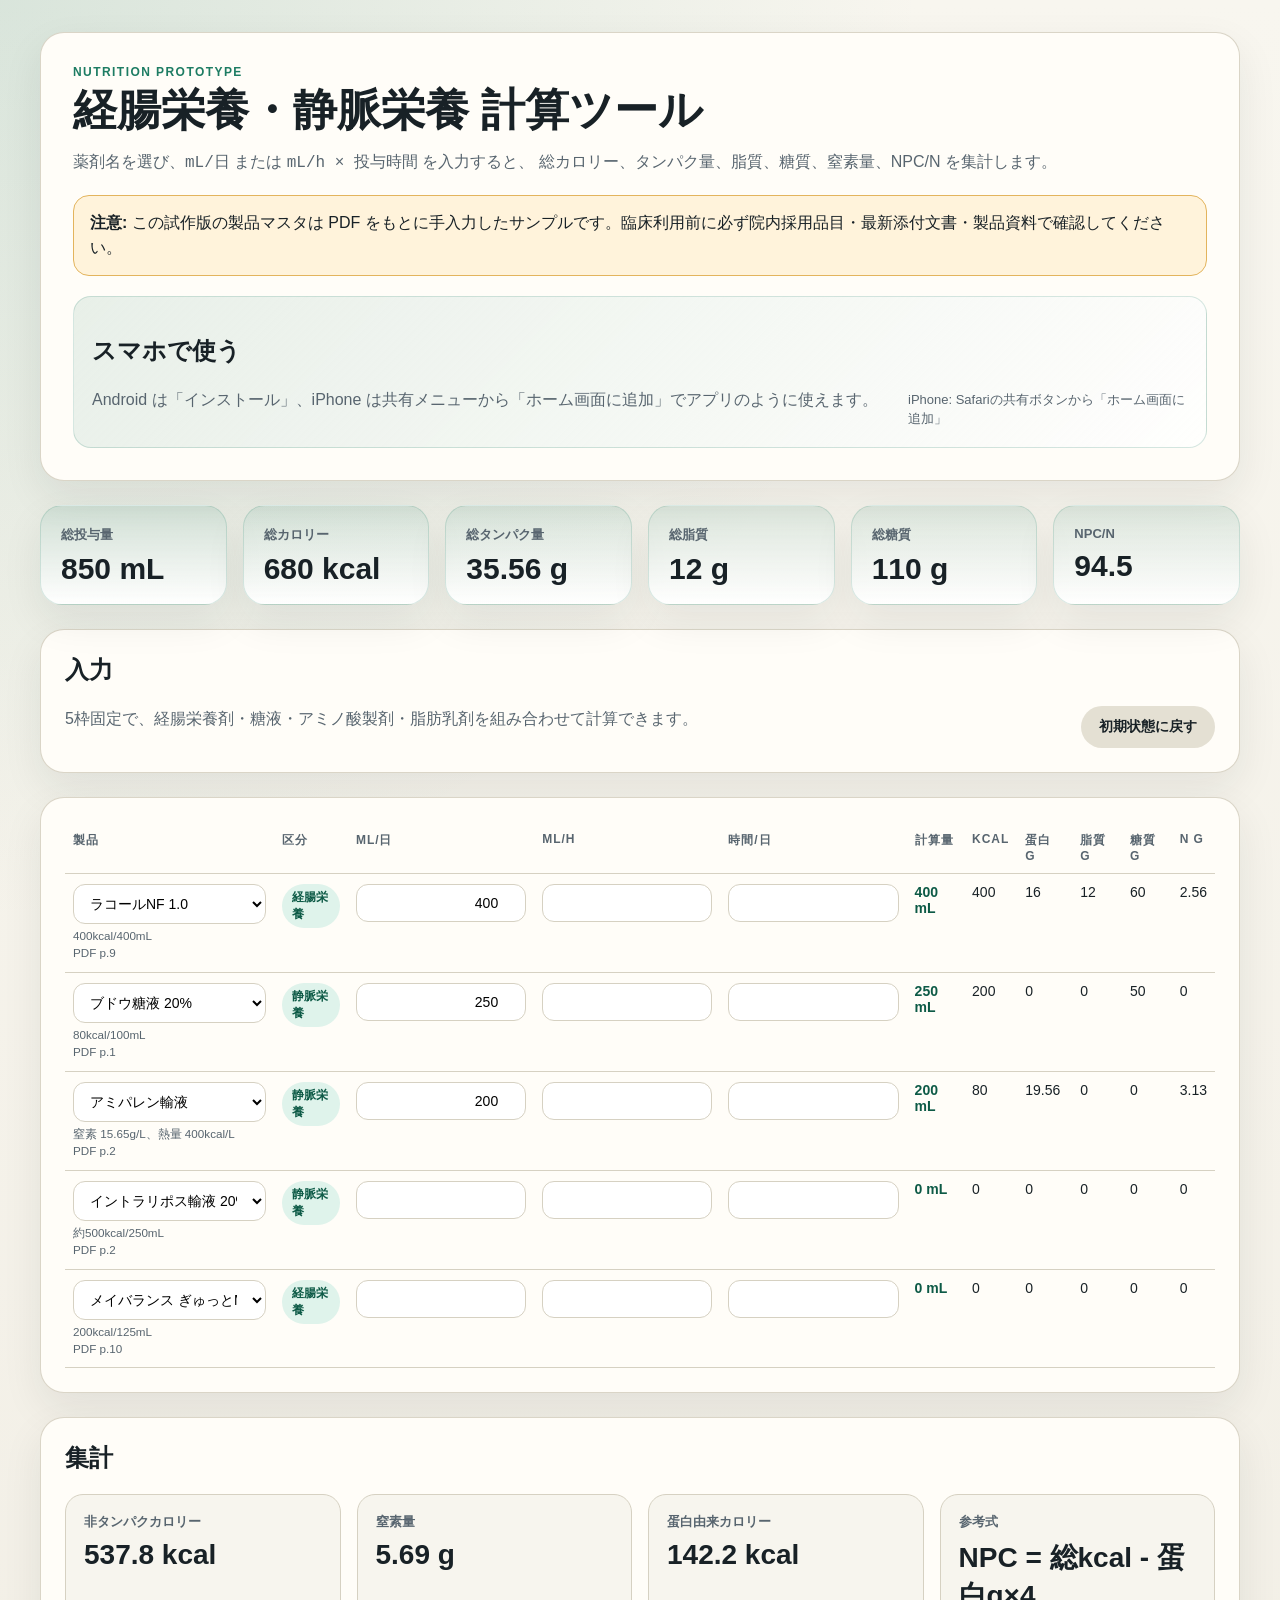
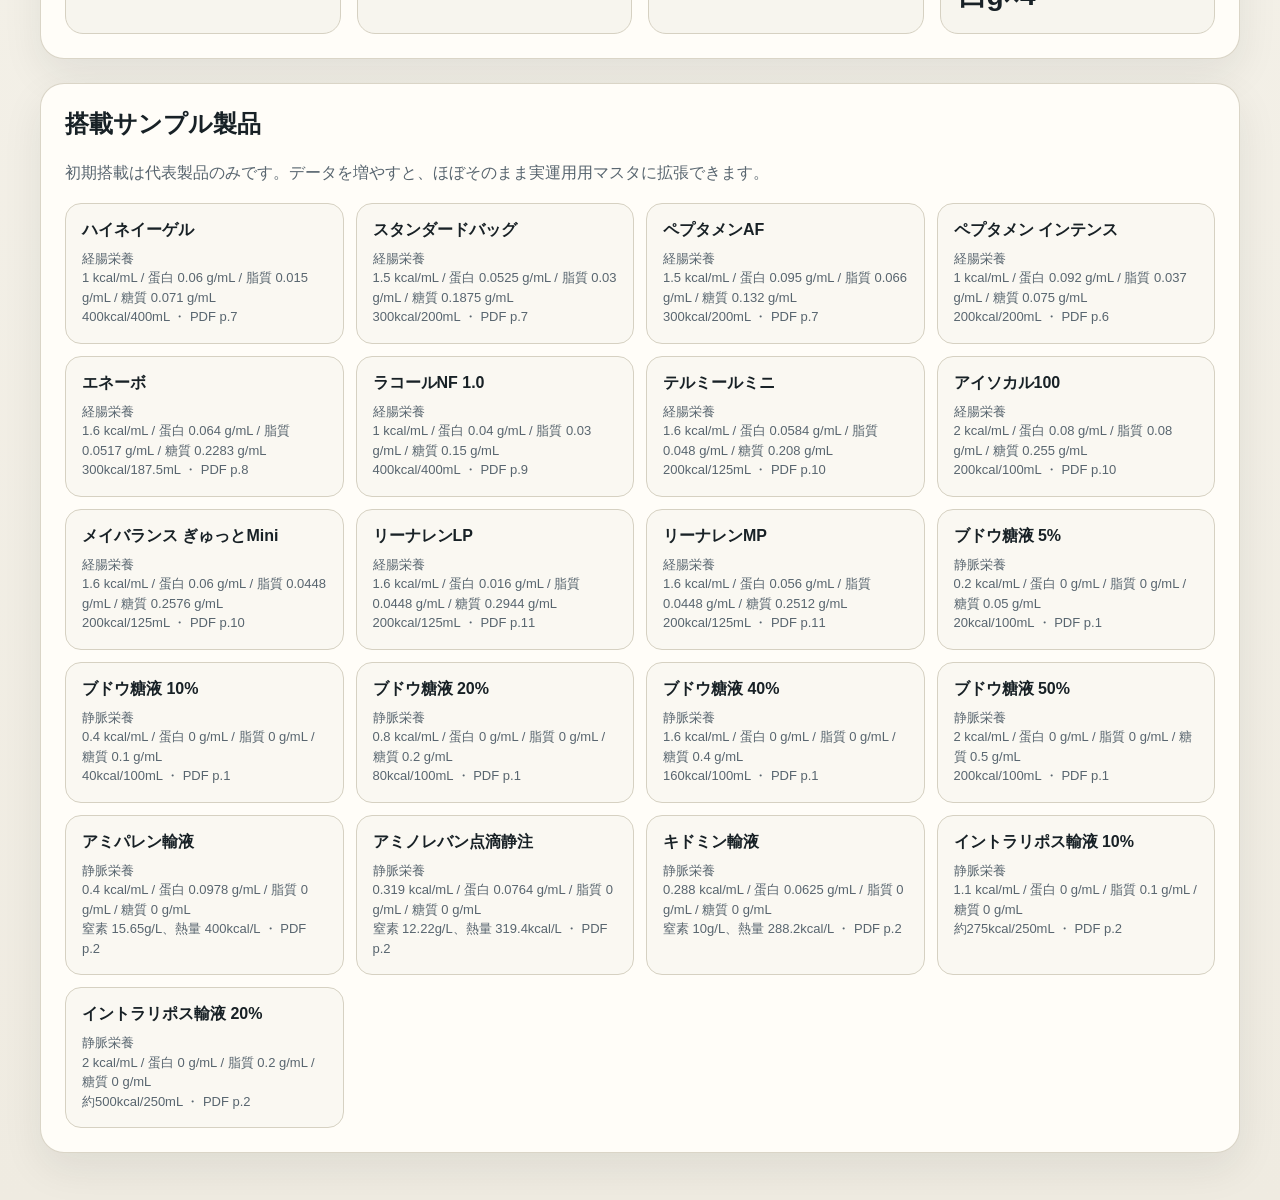
==== prototype/index.html @ 2c0bbf3c "Add nutrition calculator PWA prototype" ====
<!doctype html>
<html lang="ja">
  <head>
    <meta charset="utf-8" />
    <meta name="viewport" content="width=device-width, initial-scale=1" />
    <meta name="theme-color" content="#1d7c63" />
    <meta name="apple-mobile-web-app-capable" content="yes" />
    <meta name="apple-mobile-web-app-status-bar-style" content="default" />
    <meta name="apple-mobile-web-app-title" content="栄養計算" />
    <meta name="description" content="経腸栄養・静脈栄養の総カロリーやタンパク量、NPC/Nを計算するツール" />
    <title>栄養計算プロトタイプ</title>
    <link rel="manifest" href="./manifest.webmanifest" />
    <link rel="apple-touch-icon" href="./icons/apple-touch-icon.png" />
    <link rel="stylesheet" href="./styles.css" />
  </head>
  <body>
    <main class="app-shell">
      <section class="hero">
        <p class="eyebrow">Nutrition Prototype</p>
        <h1>経腸栄養・静脈栄養 計算ツール</h1>
        <p class="lead">
          薬剤名を選び、<code>mL/日</code> または <code>mL/h × 投与時間</code> を入力すると、
          総カロリー、タンパク量、脂質、糖質、窒素量、NPC/N を集計します。
        </p>
        <div class="notice">
          <strong>注意:</strong>
          この試作版の製品マスタは PDF をもとに手入力したサンプルです。臨床利用前に必ず院内採用品目・最新添付文書・製品資料で確認してください。
        </div>
        <div class="install-panel" id="installPanel">
          <div>
            <h2>スマホで使う</h2>
            <p class="section-copy">
              Android は「インストール」、iPhone は共有メニューから「ホーム画面に追加」でアプリのように使えます。
            </p>
          </div>
          <div class="button-row install-actions">
            <button id="installButton" type="button" hidden>ホーム画面に追加</button>
            <p id="installHint" class="install-hint">
              iPhone: Safariの共有ボタンから「ホーム画面に追加」
            </p>
          </div>
        </div>
      </section>

      <section class="summary-grid" id="summaryCards"></section>

      <section class="panel controls">
        <div>
          <h2>入力</h2>
          <p class="section-copy">
            5枠固定で、経腸栄養剤・糖液・アミノ酸製剤・脂肪乳剤を組み合わせて計算できます。
          </p>
        </div>
        <div class="button-row">
          <button id="resetButton" type="button" class="button-secondary">初期状態に戻す</button>
        </div>
      </section>

      <section class="panel">
        <div class="mobile-stack" id="mobileItems"></div>
        <div class="table-wrap">
          <table>
            <thead>
              <tr>
                <th>製品</th>
                <th>区分</th>
                <th>mL/日</th>
                <th>mL/h</th>
                <th>時間/日</th>
                <th>計算量</th>
                <th>kcal</th>
                <th>蛋白 g</th>
                <th>脂質 g</th>
                <th>糖質 g</th>
                <th>N g</th>
              </tr>
            </thead>
            <tbody id="lineItems"></tbody>
          </table>
        </div>
      </section>

      <section class="panel result-panel">
        <h2>集計</h2>
        <div class="result-grid" id="resultGrid"></div>
      </section>

      <section class="panel">
        <h2>搭載サンプル製品</h2>
        <p class="section-copy">
          初期搭載は代表製品のみです。データを増やすと、ほぼそのまま実運用用マスタに拡張できます。
        </p>
        <div class="master-list" id="masterList"></div>
      </section>
    </main>

    <script src="./app.js"></script>
  </body>
</html>
---- prototype/styles.css ----
:root {
  --bg: #f2efe7;
  --paper: #fffdf8;
  --ink: #182126;
  --muted: #58656f;
  --line: #d6d1c2;
  --accent: #1d7c63;
  --accent-soft: #dff3eb;
  --accent-strong: #0d5a46;
  --warning-bg: #fff3db;
  --warning-line: #e3b45d;
  --shadow: 0 16px 40px rgba(24, 33, 38, 0.08);
}

* {
  box-sizing: border-box;
}

body {
  margin: 0;
  font-family: "Hiragino Sans", "Yu Gothic", sans-serif;
  color: var(--ink);
  background:
    radial-gradient(circle at top left, rgba(29, 124, 99, 0.14), transparent 30%),
    linear-gradient(180deg, #f8f6ef 0%, #efebe1 100%);
}

code {
  font-family: "SF Mono", "Menlo", monospace;
}

.app-shell {
  width: min(1200px, calc(100% - 32px));
  margin: 32px auto 48px;
}

.hero,
.panel {
  background: color-mix(in srgb, var(--paper) 94%, white 6%);
  border: 1px solid rgba(214, 209, 194, 0.9);
  border-radius: 24px;
  box-shadow: var(--shadow);
}

.hero {
  padding: 32px;
  margin-bottom: 24px;
}

.install-panel {
  margin-top: 20px;
  padding: 18px;
  border-radius: 18px;
  background: linear-gradient(135deg, rgba(29, 124, 99, 0.1), rgba(255, 255, 255, 0.7));
  border: 1px solid rgba(29, 124, 99, 0.18);
  display: flex;
  justify-content: space-between;
  gap: 16px;
  align-items: end;
}

.eyebrow {
  margin: 0 0 8px;
  text-transform: uppercase;
  letter-spacing: 0.12em;
  font-size: 12px;
  color: var(--accent);
  font-weight: 700;
}

h1,
h2,
h3,
th {
  font-family: "Avenir Next", "Hiragino Sans", sans-serif;
}

h1 {
  margin: 0;
  font-size: clamp(28px, 4vw, 44px);
  line-height: 1.05;
}

.lead,
.section-copy {
  color: var(--muted);
  line-height: 1.65;
}

.notice {
  margin-top: 18px;
  padding: 14px 16px;
  border-radius: 16px;
  background: var(--warning-bg);
  border: 1px solid var(--warning-line);
  line-height: 1.6;
}

.summary-grid {
  display: grid;
  gap: 16px;
  grid-template-columns: repeat(auto-fit, minmax(170px, 1fr));
  margin-bottom: 24px;
}

.summary-card {
  padding: 20px;
  border-radius: 22px;
  background: linear-gradient(180deg, rgba(29, 124, 99, 0.12), rgba(255, 255, 255, 0.95));
  border: 1px solid rgba(29, 124, 99, 0.16);
  box-shadow: var(--shadow);
}

.summary-card h3 {
  margin: 0 0 10px;
  font-size: 13px;
  color: var(--muted);
}

.summary-card strong {
  font-size: 30px;
  line-height: 1;
}

.panel {
  padding: 24px;
  margin-bottom: 24px;
}

.controls {
  display: flex;
  justify-content: space-between;
  gap: 16px;
  align-items: end;
}

.button-row {
  display: flex;
  gap: 12px;
  flex-wrap: wrap;
}

.install-actions {
  align-items: center;
}

.install-hint {
  margin: 0;
  color: var(--muted);
  font-size: 13px;
  line-height: 1.5;
  max-width: 280px;
}

button {
  appearance: none;
  border: 0;
  border-radius: 999px;
  padding: 12px 18px;
  font-size: 14px;
  font-weight: 700;
  cursor: pointer;
  background: var(--accent);
  color: white;
}

button:hover {
  background: var(--accent-strong);
}

.button-secondary {
  background: #e4e0d3;
  color: var(--ink);
}

.button-secondary:hover {
  background: #d7d1c1;
}

.table-wrap {
  overflow-x: auto;
}

.mobile-stack {
  display: none;
}

table {
  width: 100%;
  border-collapse: collapse;
  min-width: 1050px;
}

th,
td {
  padding: 10px 8px;
  border-bottom: 1px solid var(--line);
  text-align: left;
  vertical-align: top;
  font-size: 14px;
}

th {
  color: var(--muted);
  font-size: 12px;
  text-transform: uppercase;
  letter-spacing: 0.08em;
}

td small {
  display: block;
  color: var(--muted);
  margin-top: 4px;
  line-height: 1.45;
}

select,
input {
  width: 100%;
  min-width: 88px;
  padding: 10px 12px;
  border-radius: 12px;
  border: 1px solid var(--line);
  background: white;
  font-size: 14px;
}

input[type="number"] {
  text-align: right;
}

.calc-volume {
  font-weight: 700;
  color: var(--accent-strong);
}

.pill {
  display: inline-flex;
  align-items: center;
  border-radius: 999px;
  padding: 5px 10px;
  background: var(--accent-soft);
  color: var(--accent-strong);
  font-size: 12px;
  font-weight: 700;
}

.result-panel h2,
.panel h2 {
  margin-top: 0;
}

.result-grid {
  display: grid;
  grid-template-columns: repeat(auto-fit, minmax(220px, 1fr));
  gap: 16px;
}

.result-item {
  padding: 18px;
  border-radius: 18px;
  background: #f7f5ee;
  border: 1px solid var(--line);
}

.result-item h3 {
  margin: 0 0 8px;
  font-size: 13px;
  color: var(--muted);
}

.result-item strong {
  font-size: 28px;
}

.master-list {
  display: grid;
  grid-template-columns: repeat(auto-fit, minmax(260px, 1fr));
  gap: 12px;
}

.master-item {
  padding: 16px;
  border-radius: 16px;
  border: 1px solid var(--line);
  background: #faf8f2;
}

.master-item h3 {
  margin: 0 0 8px;
  font-size: 16px;
}

.master-item p {
  margin: 0;
  color: var(--muted);
  line-height: 1.5;
  font-size: 13px;
}

@media (max-width: 760px) {
  .app-shell {
    width: min(100% - 20px, 1200px);
    margin-top: 20px;
  }

  .hero,
  .panel {
    padding: 20px;
    border-radius: 20px;
  }

  .controls {
    align-items: start;
    flex-direction: column;
  }

  .install-panel {
    align-items: start;
    flex-direction: column;
  }

  .mobile-stack {
    display: grid;
    gap: 14px;
    margin-bottom: 18px;
  }

  .table-wrap {
    display: none;
  }

  .mobile-card {
    border: 1px solid var(--line);
    border-radius: 18px;
    padding: 16px;
    background: #faf8f2;
  }

  .mobile-card-header {
    display: flex;
    justify-content: space-between;
    gap: 12px;
    align-items: start;
    margin-bottom: 12px;
  }

  .mobile-card-title {
    min-width: 0;
  }

  .mobile-card-title h3 {
    margin: 0 0 6px;
    font-size: 16px;
  }

  .mobile-card-meta {
    margin: 0;
    color: var(--muted);
    font-size: 12px;
    line-height: 1.5;
  }

  .mobile-form-grid {
    display: grid;
    grid-template-columns: 1fr 1fr;
    gap: 12px;
  }

  .mobile-field {
    display: grid;
    gap: 6px;
  }

  .mobile-field label {
    font-size: 12px;
    color: var(--muted);
    font-weight: 700;
  }

  .mobile-field-full {
    grid-column: 1 / -1;
  }

  .mobile-results {
    display: grid;
    grid-template-columns: 1fr 1fr;
    gap: 10px 12px;
    margin-top: 14px;
  }

  .mobile-result {
    padding: 10px 12px;
    border-radius: 14px;
    background: white;
    border: 1px solid rgba(214, 209, 194, 0.9);
  }

  .mobile-result span {
    display: block;
    color: var(--muted);
    font-size: 11px;
    margin-bottom: 6px;
  }

  .mobile-result strong {
    font-size: 16px;
  }

  .summary-card strong,
  .result-item strong {
    font-size: 24px;
  }
}
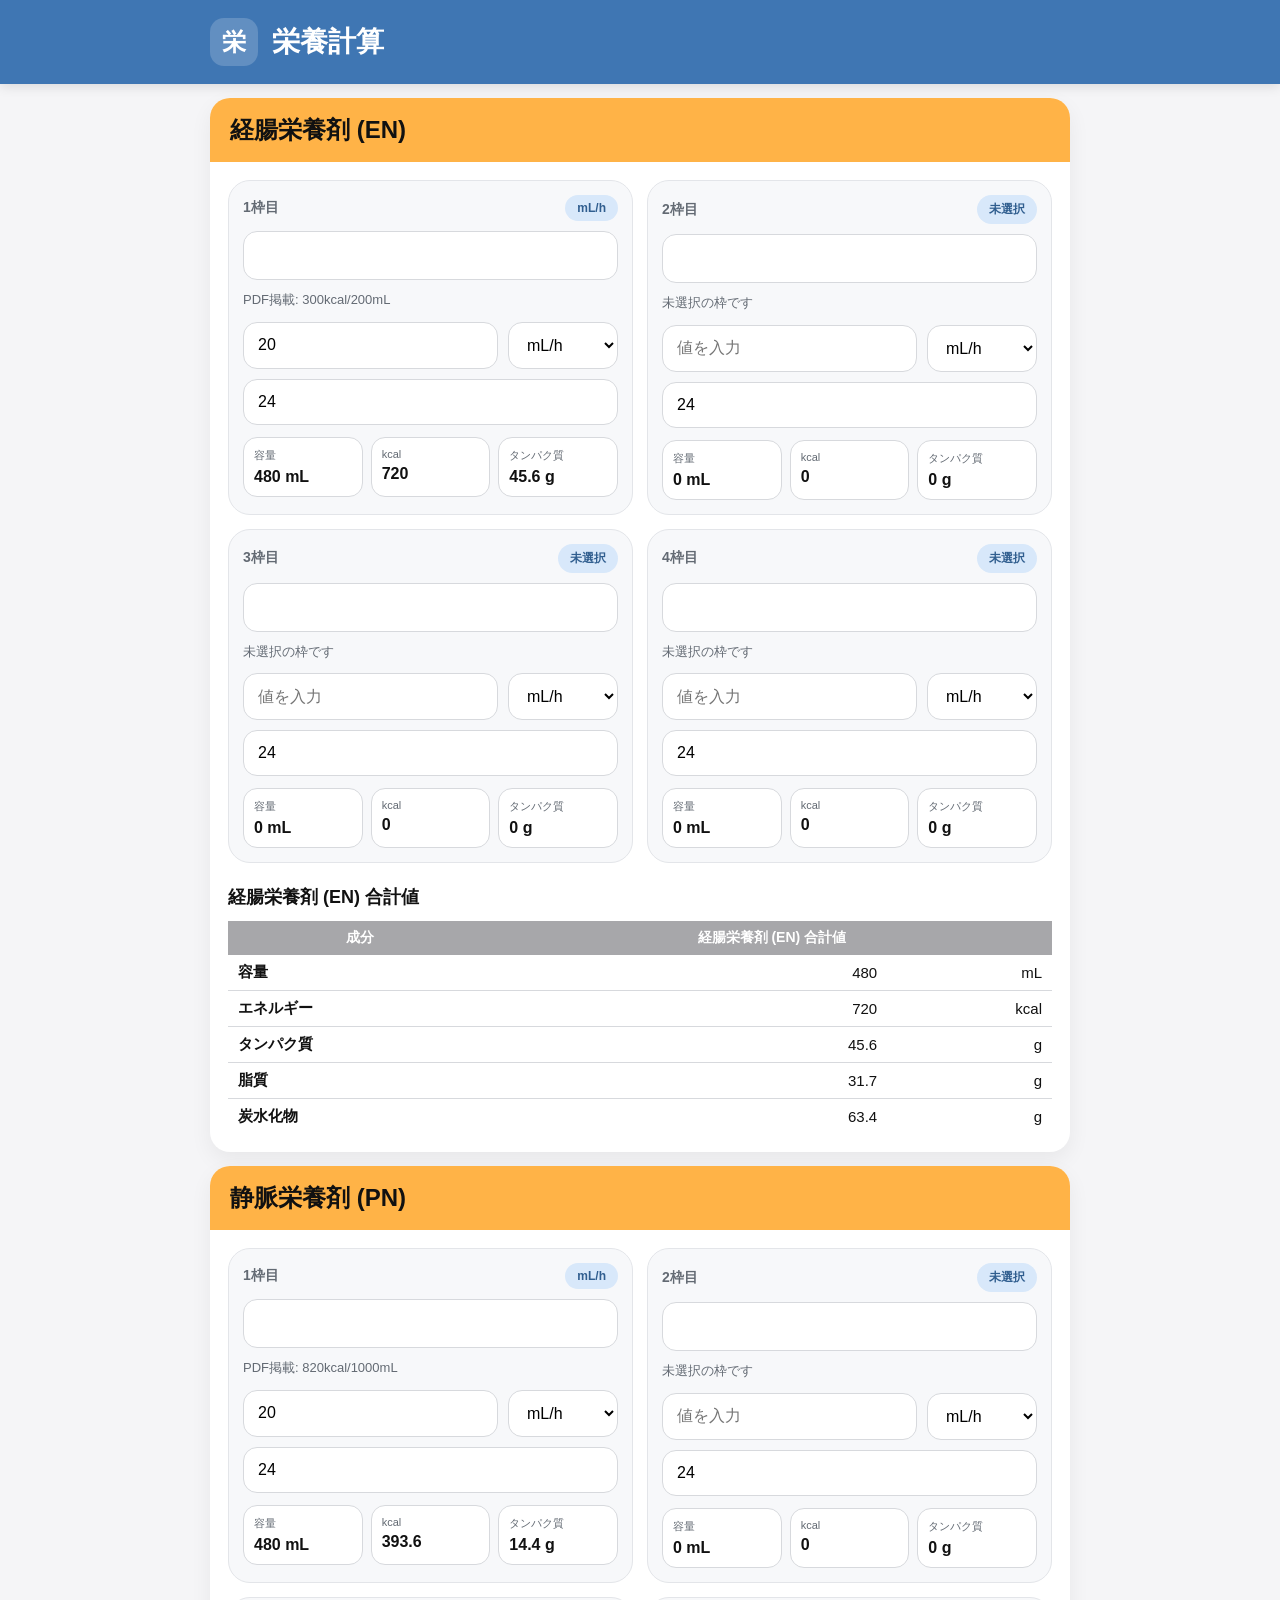
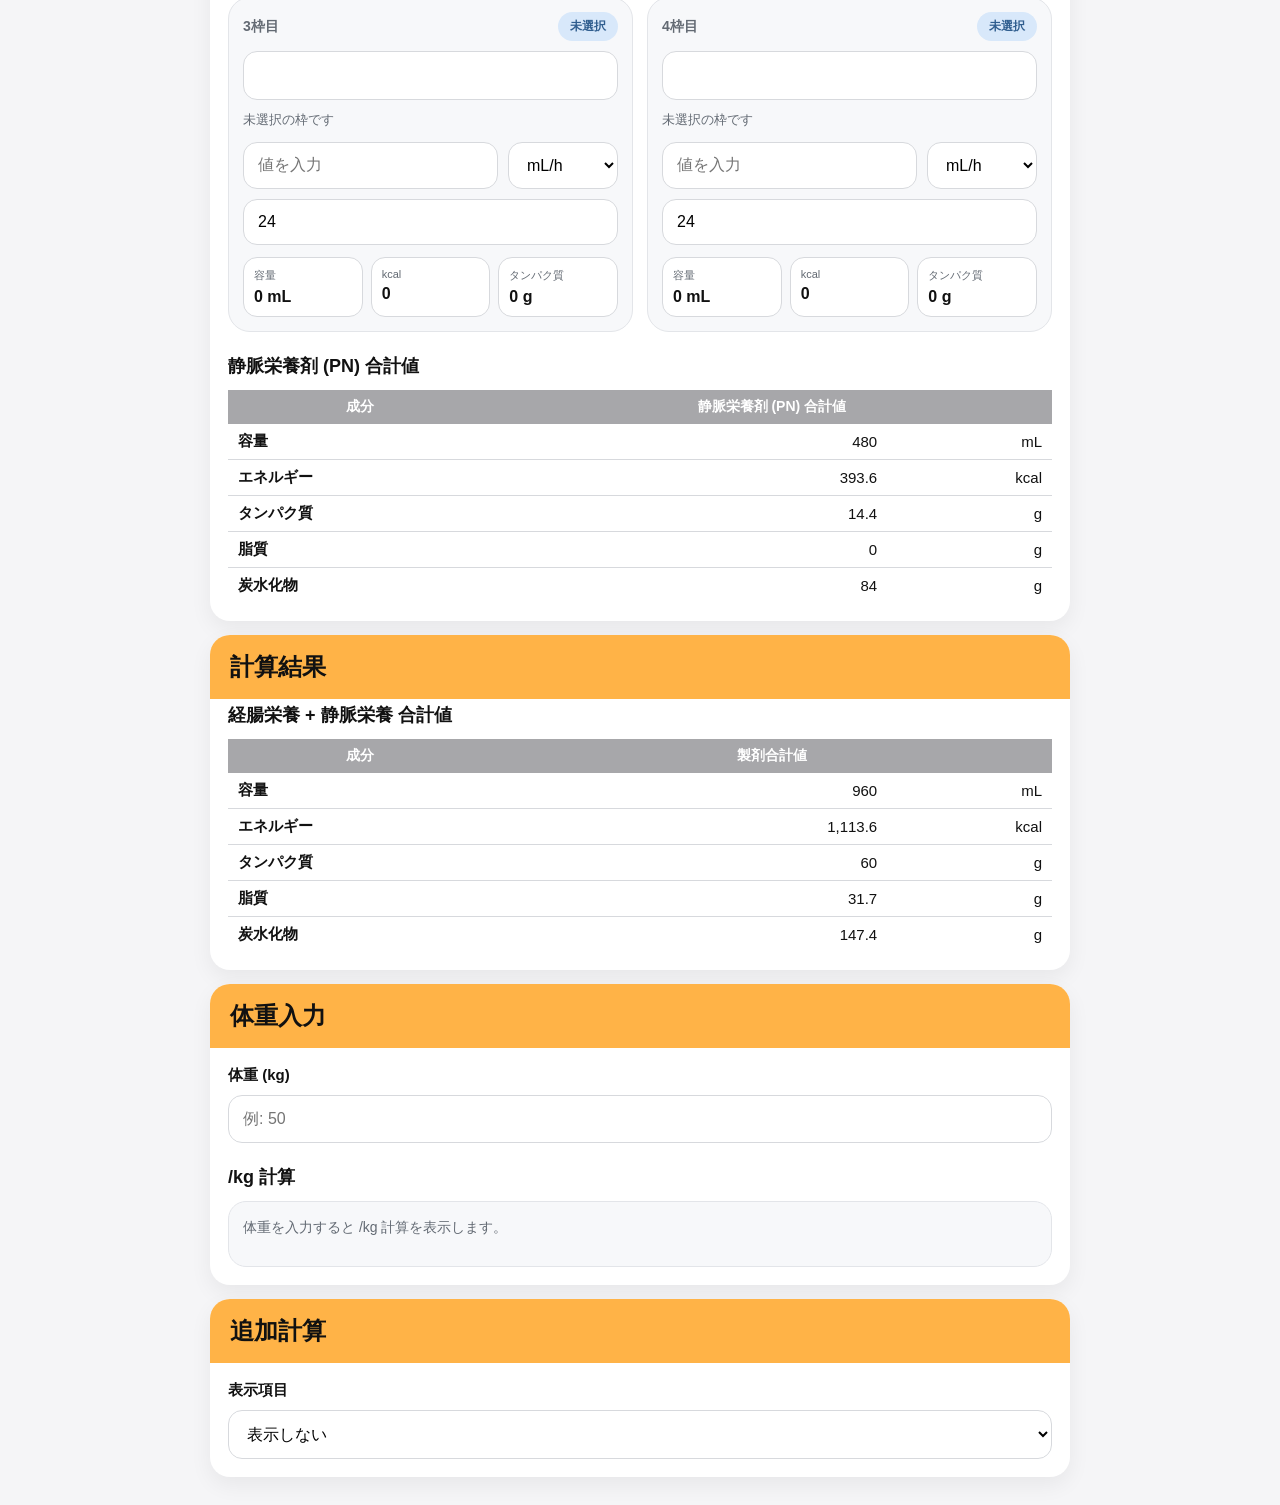
==== commit c7a45a67: "Update nutrition calculator UI and products Update nutrition calculator UI and products" ====
--- a/prototype/index.html
+++ b/prototype/index.html
@@ -3,94 +3,74 @@
   <head>
     <meta charset="utf-8" />
     <meta name="viewport" content="width=device-width, initial-scale=1" />
-    <meta name="theme-color" content="#1d7c63" />
+    <meta name="theme-color" content="#3f76b3" />
     <meta name="apple-mobile-web-app-capable" content="yes" />
     <meta name="apple-mobile-web-app-status-bar-style" content="default" />
     <meta name="apple-mobile-web-app-title" content="栄養計算" />
     <meta name="description" content="経腸栄養・静脈栄養の総カロリーやタンパク量、NPC/Nを計算するツール" />
-    <title>栄養計算プロトタイプ</title>
+    <title>栄養計算</title>
     <link rel="manifest" href="./manifest.webmanifest" />
     <link rel="apple-touch-icon" href="./icons/apple-touch-icon.png" />
     <link rel="stylesheet" href="./styles.css" />
   </head>
   <body>
+    <header class="topbar">
+      <div class="topbar-inner">
+        <div class="topbar-icon">栄</div>
+        <h1>栄養計算</h1>
+      </div>
+    </header>
+
     <main class="app-shell">
-      <section class="hero">
-        <p class="eyebrow">Nutrition Prototype</p>
-        <h1>経腸栄養・静脈栄養 計算ツール</h1>
-        <p class="lead">
-          薬剤名を選び、<code>mL/日</code> または <code>mL/h × 投与時間</code> を入力すると、
-          総カロリー、タンパク量、脂質、糖質、窒素量、NPC/N を集計します。
-        </p>
-        <div class="notice">
-          <strong>注意:</strong>
-          この試作版の製品マスタは PDF をもとに手入力したサンプルです。臨床利用前に必ず院内採用品目・最新添付文書・製品資料で確認してください。
-        </div>
-        <div class="install-panel" id="installPanel">
-          <div>
-            <h2>スマホで使う</h2>
-            <p class="section-copy">
-              Android は「インストール」、iPhone は共有メニューから「ホーム画面に追加」でアプリのように使えます。
-            </p>
-          </div>
-          <div class="button-row install-actions">
-            <button id="installButton" type="button" hidden>ホーム画面に追加</button>
-            <p id="installHint" class="install-hint">
-              iPhone: Safariの共有ボタンから「ホーム画面に追加」
-            </p>
-          </div>
+      <section class="group-panel">
+        <div class="section-title">経腸栄養剤 (EN)</div>
+        <div class="slot-list" id="enSlots"></div>
+        <div class="summary-card-block">
+          <h2>経腸栄養剤 (EN) 合計値</h2>
+          <div id="enSummary"></div>
         </div>
       </section>
 
-      <section class="summary-grid" id="summaryCards"></section>
-
-      <section class="panel controls">
-        <div>
-          <h2>入力</h2>
-          <p class="section-copy">
-            5枠固定で、経腸栄養剤・糖液・アミノ酸製剤・脂肪乳剤を組み合わせて計算できます。
-          </p>
-        </div>
-        <div class="button-row">
-          <button id="resetButton" type="button" class="button-secondary">初期状態に戻す</button>
+      <section class="group-panel">
+        <div class="section-title">静脈栄養剤 (PN)</div>
+        <div class="slot-list" id="pnSlots"></div>
+        <div class="summary-card-block">
+          <h2>静脈栄養剤 (PN) 合計値</h2>
+          <div id="pnSummary"></div>
         </div>
       </section>
 
-      <section class="panel">
-        <div class="mobile-stack" id="mobileItems"></div>
-        <div class="table-wrap">
-          <table>
-            <thead>
-              <tr>
-                <th>製品</th>
-                <th>区分</th>
-                <th>mL/日</th>
-                <th>mL/h</th>
-                <th>時間/日</th>
-                <th>計算量</th>
-                <th>kcal</th>
-                <th>蛋白 g</th>
-                <th>脂質 g</th>
-                <th>糖質 g</th>
-                <th>N g</th>
-              </tr>
-            </thead>
-            <tbody id="lineItems"></tbody>
-          </table>
+      <section class="group-panel">
+        <div class="section-title">計算結果</div>
+        <div class="summary-card-block">
+          <h2>経腸栄養 + 静脈栄養 合計値</h2>
+          <div id="totalSummary"></div>
         </div>
       </section>
 
-      <section class="panel result-panel">
-        <h2>集計</h2>
-        <div class="result-grid" id="resultGrid"></div>
+      <section class="group-panel">
+        <div class="section-title">体重入力</div>
+        <div class="weight-card">
+          <label class="field-label" for="bodyWeight">体重 (kg)</label>
+          <input id="bodyWeight" type="number" min="0" step="0.1" inputmode="decimal" placeholder="例: 50" />
+        </div>
+        <div class="summary-card-block">
+          <h2>/kg 計算</h2>
+          <div id="perKgSummary"></div>
+        </div>
       </section>
 
-      <section class="panel">
-        <h2>搭載サンプル製品</h2>
-        <p class="section-copy">
-          初期搭載は代表製品のみです。データを増やすと、ほぼそのまま実運用用マスタに拡張できます。
-        </p>
-        <div class="master-list" id="masterList"></div>
+      <section class="group-panel">
+        <div class="section-title">追加計算</div>
+        <div class="weight-card">
+          <label class="field-label" for="advancedMode">表示項目</label>
+          <select id="advancedMode">
+            <option value="none">表示しない</option>
+            <option value="npcn">NPC/N</option>
+            <option value="nitrogen-balance">窒素バランス計算</option>
+          </select>
+        </div>
+        <div id="advancedPanel"></div>
       </section>
     </main>
 
--- a/prototype/styles.css
+++ b/prototype/styles.css
@@ -1,414 +1,405 @@
 :root {
-  --bg: #f2efe7;
-  --paper: #fffdf8;
-  --ink: #182126;
-  --muted: #58656f;
-  --line: #d6d1c2;
-  --accent: #1d7c63;
-  --accent-soft: #dff3eb;
-  --accent-strong: #0d5a46;
-  --warning-bg: #fff3db;
-  --warning-line: #e3b45d;
-  --shadow: 0 16px 40px rgba(24, 33, 38, 0.08);
+  --blue: #3f76b3;
+  --blue-dark: #305e8f;
+  --orange: #ffb347;
+  --bg: #f5f5f7;
+  --panel: #ffffff;
+  --line: #d7d9dd;
+  --text: #111111;
+  --muted: #636a73;
+  --soft-blue: #7eb1ed;
 }
 
 * {
   box-sizing: border-box;
 }
 
+html,
 body {
   margin: 0;
+  background: var(--bg);
+  color: var(--text);
   font-family: "Hiragino Sans", "Yu Gothic", sans-serif;
-  color: var(--ink);
-  background:
-    radial-gradient(circle at top left, rgba(29, 124, 99, 0.14), transparent 30%),
-    linear-gradient(180deg, #f8f6ef 0%, #efebe1 100%);
-}
-
-code {
-  font-family: "SF Mono", "Menlo", monospace;
+}
+
+body {
+  min-height: 100vh;
+}
+
+select,
+input,
+button {
+  font: inherit;
+}
+
+.topbar {
+  position: sticky;
+  top: 0;
+  z-index: 10;
+  background: var(--blue);
+  color: white;
+  box-shadow: 0 2px 12px rgba(0, 0, 0, 0.12);
+}
+
+.topbar-inner {
+  display: flex;
+  align-items: center;
+  gap: 14px;
+  width: min(860px, calc(100% - 24px));
+  margin: 0 auto;
+  padding: 18px 0;
+}
+
+.topbar-icon {
+  width: 48px;
+  height: 48px;
+  border-radius: 14px;
+  background: rgba(255, 255, 255, 0.18);
+  display: grid;
+  place-items: center;
+  font-weight: 700;
+  font-size: 24px;
+}
+
+.topbar h1 {
+  margin: 0;
+  font-size: 28px;
+  font-weight: 700;
 }
 
 .app-shell {
-  width: min(1200px, calc(100% - 32px));
-  margin: 32px auto 48px;
-}
-
-.hero,
-.panel {
-  background: color-mix(in srgb, var(--paper) 94%, white 6%);
-  border: 1px solid rgba(214, 209, 194, 0.9);
-  border-radius: 24px;
-  box-shadow: var(--shadow);
-}
-
-.hero {
-  padding: 32px;
-  margin-bottom: 24px;
-}
-
-.install-panel {
-  margin-top: 20px;
+  width: min(860px, calc(100% - 24px));
+  margin: 0 auto;
+  padding: 0 0 28px;
+}
+
+.group-panel {
+  margin-top: 14px;
+  background: var(--panel);
+  border-radius: 20px;
+  overflow: hidden;
+  box-shadow: 0 8px 22px rgba(17, 17, 17, 0.06);
+}
+
+.section-title {
+  background: var(--orange);
+  padding: 16px 20px;
+  font-size: 24px;
+  font-weight: 700;
+}
+
+.slot-list {
   padding: 18px;
-  border-radius: 18px;
-  background: linear-gradient(135deg, rgba(29, 124, 99, 0.1), rgba(255, 255, 255, 0.7));
-  border: 1px solid rgba(29, 124, 99, 0.18);
+  display: grid;
+  gap: 14px;
+}
+
+.slot-card {
+  background: #f7f8fa;
+  border: 1px solid #e3e5e9;
+  border-radius: 22px;
+  padding: 14px;
+}
+
+.slot-header {
   display: flex;
+  align-items: center;
   justify-content: space-between;
-  gap: 16px;
-  align-items: end;
-}
-
-.eyebrow {
-  margin: 0 0 8px;
-  text-transform: uppercase;
-  letter-spacing: 0.12em;
+  gap: 12px;
+  margin-bottom: 10px;
+}
+
+.slot-index {
+  font-size: 14px;
+  color: var(--muted);
+  font-weight: 700;
+}
+
+.slot-badge {
+  padding: 6px 12px;
+  border-radius: 999px;
+  background: #d8e8fa;
+  color: var(--blue-dark);
   font-size: 12px;
-  color: var(--accent);
-  font-weight: 700;
-}
-
-h1,
-h2,
-h3,
-th {
-  font-family: "Avenir Next", "Hiragino Sans", sans-serif;
-}
-
-h1 {
-  margin: 0;
-  font-size: clamp(28px, 4vw, 44px);
-  line-height: 1.05;
-}
-
-.lead,
-.section-copy {
-  color: var(--muted);
-  line-height: 1.65;
-}
-
-.notice {
-  margin-top: 18px;
+  font-weight: 700;
+}
+
+.slot-card select,
+.slot-card input {
+  width: 100%;
+  min-width: 0;
+  border: 1px solid var(--line);
+  border-radius: 14px;
+  background: white;
+}
+
+.slot-select {
+  background: var(--blue);
+  color: white;
+  border: none;
   padding: 14px 16px;
-  border-radius: 16px;
-  background: var(--warning-bg);
-  border: 1px solid var(--warning-line);
-  line-height: 1.6;
-}
-
-.summary-grid {
-  display: grid;
-  gap: 16px;
-  grid-template-columns: repeat(auto-fit, minmax(170px, 1fr));
-  margin-bottom: 24px;
-}
-
-.summary-card {
-  padding: 20px;
-  border-radius: 22px;
-  background: linear-gradient(180deg, rgba(29, 124, 99, 0.12), rgba(255, 255, 255, 0.95));
-  border: 1px solid rgba(29, 124, 99, 0.16);
-  box-shadow: var(--shadow);
-}
-
-.summary-card h3 {
-  margin: 0 0 10px;
-  font-size: 13px;
-  color: var(--muted);
-}
-
-.summary-card strong {
-  font-size: 30px;
-  line-height: 1;
-}
-
-.panel {
-  padding: 24px;
-  margin-bottom: 24px;
-}
-
-.controls {
-  display: flex;
-  justify-content: space-between;
-  gap: 16px;
-  align-items: end;
-}
-
-.button-row {
-  display: flex;
-  gap: 12px;
-  flex-wrap: wrap;
-}
-
-.install-actions {
-  align-items: center;
-}
-
-.install-hint {
-  margin: 0;
+  font-size: 16px;
+  font-weight: 700;
+}
+
+.slot-select option,
+.slot-select optgroup {
+  color: black;
+}
+
+.slot-meta {
+  margin: 10px 0 0;
   color: var(--muted);
   font-size: 13px;
   line-height: 1.5;
-  max-width: 280px;
-}
-
-button {
-  appearance: none;
-  border: 0;
-  border-radius: 999px;
-  padding: 12px 18px;
-  font-size: 14px;
-  font-weight: 700;
-  cursor: pointer;
-  background: var(--accent);
-  color: white;
-}
-
-button:hover {
-  background: var(--accent-strong);
-}
-
-.button-secondary {
-  background: #e4e0d3;
-  color: var(--ink);
-}
-
-.button-secondary:hover {
-  background: #d7d1c1;
-}
-
-.table-wrap {
-  overflow-x: auto;
-}
-
-.mobile-stack {
-  display: none;
-}
-
-table {
+}
+
+.dose-row {
+  display: grid;
+  grid-template-columns: 1fr 110px;
+  gap: 10px;
+  margin-top: 12px;
+}
+
+.extra-row {
+  display: grid;
+  grid-template-columns: 1fr;
+  gap: 10px;
+  margin-top: 10px;
+}
+
+.dose-input,
+.dose-unit,
+.hours-input {
+  padding: 13px 14px;
+  font-size: 16px;
+}
+
+.slot-foot {
+  margin-top: 12px;
+  display: grid;
+  grid-template-columns: 1fr 1fr 1fr;
+  gap: 8px;
+}
+
+.mini-metric {
+  background: white;
+  border: 1px solid var(--line);
+  border-radius: 14px;
+  padding: 10px;
+  min-width: 0;
+}
+
+.mini-metric span {
+  display: block;
+  font-size: 11px;
+  color: var(--muted);
+  margin-bottom: 4px;
+}
+
+.mini-metric strong {
+  display: block;
+  font-size: 16px;
+  line-height: 1.2;
+  word-break: break-word;
+}
+
+.summary-card-block {
+  padding: 0 18px 18px;
+}
+
+.summary-card-block h2 {
+  margin: 4px 0 12px;
+  font-size: 18px;
+}
+
+.summary-table {
   width: 100%;
   border-collapse: collapse;
-  min-width: 1050px;
-}
-
-th,
-td {
-  padding: 10px 8px;
+  background: white;
+}
+
+.summary-table thead th {
+  background: #a7a7aa;
+  color: white;
+  padding: 8px 10px;
+  font-size: 14px;
+  font-weight: 700;
+}
+
+.summary-table tbody td {
   border-bottom: 1px solid var(--line);
-  text-align: left;
-  vertical-align: top;
+  padding: 8px 10px;
+  font-size: 15px;
+}
+
+.summary-table tbody tr:last-child td {
+  border-bottom: 0;
+}
+
+.summary-table .label {
+  width: 32%;
+  font-weight: 700;
+}
+
+.summary-table .value {
+  text-align: right;
+  width: 48%;
+}
+
+.summary-table .unit {
+  width: 20%;
+  text-align: right;
+}
+
+.weight-card {
+  padding: 18px;
+  display: grid;
+  gap: 10px;
+}
+
+.field-label {
+  font-size: 15px;
+  font-weight: 700;
+}
+
+#bodyWeight,
+#advancedMode,
+.advanced-input {
+  width: 100%;
+  border: 1px solid var(--line);
+  border-radius: 14px;
+  padding: 14px;
+  background: white;
+  font-size: 16px;
+}
+
+.advanced-panel-inner {
+  padding: 0 18px 18px;
+}
+
+.advanced-card {
+  background: #f7f8fa;
+  border: 1px solid #e3e5e9;
+  border-radius: 18px;
+  padding: 14px;
+}
+
+.advanced-card h3 {
+  margin: 0 0 10px;
+  font-size: 18px;
+}
+
+.advanced-formula {
+  color: var(--muted);
+  line-height: 1.6;
+  margin-bottom: 14px;
   font-size: 14px;
 }
 
-th {
-  color: var(--muted);
-  font-size: 12px;
-  text-transform: uppercase;
-  letter-spacing: 0.08em;
-}
-
-td small {
-  display: block;
-  color: var(--muted);
-  margin-top: 4px;
-  line-height: 1.45;
-}
-
-select,
-input {
-  width: 100%;
-  min-width: 88px;
-  padding: 10px 12px;
-  border-radius: 12px;
-  border: 1px solid var(--line);
-  background: white;
-  font-size: 14px;
-}
-
-input[type="number"] {
-  text-align: right;
-}
-
-.calc-volume {
-  font-weight: 700;
-  color: var(--accent-strong);
-}
-
-.pill {
-  display: inline-flex;
-  align-items: center;
-  border-radius: 999px;
-  padding: 5px 10px;
-  background: var(--accent-soft);
-  color: var(--accent-strong);
-  font-size: 12px;
-  font-weight: 700;
-}
-
-.result-panel h2,
-.panel h2 {
-  margin-top: 0;
-}
-
-.result-grid {
-  display: grid;
-  grid-template-columns: repeat(auto-fit, minmax(220px, 1fr));
-  gap: 16px;
-}
-
-.result-item {
-  padding: 18px;
-  border-radius: 18px;
-  background: #f7f5ee;
-  border: 1px solid var(--line);
-}
-
-.result-item h3 {
-  margin: 0 0 8px;
-  font-size: 13px;
-  color: var(--muted);
-}
-
-.result-item strong {
-  font-size: 28px;
-}
-
-.master-list {
-  display: grid;
-  grid-template-columns: repeat(auto-fit, minmax(260px, 1fr));
-  gap: 12px;
-}
-
-.master-item {
-  padding: 16px;
-  border-radius: 16px;
-  border: 1px solid var(--line);
-  background: #faf8f2;
-}
-
-.master-item h3 {
-  margin: 0 0 8px;
-  font-size: 16px;
-}
-
-.master-item p {
-  margin: 0;
-  color: var(--muted);
-  line-height: 1.5;
-  font-size: 13px;
+.advanced-grid {
+  display: grid;
+  gap: 10px;
+}
+
+.advanced-value {
+  display: grid;
+  gap: 6px;
+}
+
+.advanced-value strong {
+  font-size: 26px;
+}
+
+.hidden {
+  display: none;
+}
+
+@media (min-width: 761px) {
+  .slot-list {
+    grid-template-columns: 1fr 1fr;
+  }
 }
 
 @media (max-width: 760px) {
+  .topbar-inner {
+    width: calc(100% - 24px);
+    padding: 16px 0;
+  }
+
+  .topbar h1 {
+    font-size: 22px;
+  }
+
+  .topbar-icon {
+    width: 42px;
+    height: 42px;
+    font-size: 20px;
+  }
+
   .app-shell {
-    width: min(100% - 20px, 1200px);
-    margin-top: 20px;
-  }
-
-  .hero,
-  .panel {
-    padding: 20px;
-    border-radius: 20px;
-  }
-
-  .controls {
-    align-items: start;
-    flex-direction: column;
-  }
-
-  .install-panel {
-    align-items: start;
-    flex-direction: column;
-  }
-
-  .mobile-stack {
-    display: grid;
-    gap: 14px;
-    margin-bottom: 18px;
-  }
-
-  .table-wrap {
-    display: none;
-  }
-
-  .mobile-card {
-    border: 1px solid var(--line);
+    width: 100%;
+    padding-bottom: 20px;
+  }
+
+  .group-panel {
+    margin-top: 10px;
+    border-radius: 0;
+  }
+
+  .section-title {
+    padding: 14px 16px;
+    font-size: 20px;
+  }
+
+  .slot-list,
+  .summary-card-block,
+  .weight-card,
+  .advanced-panel-inner {
+    padding-left: 12px;
+    padding-right: 12px;
+  }
+
+  .slot-list {
+    padding-top: 12px;
+    padding-bottom: 12px;
+    gap: 10px;
+  }
+
+  .slot-card {
     border-radius: 18px;
-    padding: 16px;
-    background: #faf8f2;
-  }
-
-  .mobile-card-header {
-    display: flex;
-    justify-content: space-between;
-    gap: 12px;
-    align-items: start;
-    margin-bottom: 12px;
-  }
-
-  .mobile-card-title {
-    min-width: 0;
-  }
-
-  .mobile-card-title h3 {
-    margin: 0 0 6px;
+    padding: 12px;
+  }
+
+  .slot-select,
+  .dose-input,
+  .dose-unit,
+  .hours-input,
+  #bodyWeight,
+  #advancedMode,
+  .advanced-input {
     font-size: 16px;
   }
 
-  .mobile-card-meta {
-    margin: 0;
-    color: var(--muted);
-    font-size: 12px;
-    line-height: 1.5;
-  }
-
-  .mobile-form-grid {
-    display: grid;
+  .dose-row {
+    grid-template-columns: 1fr 96px;
+    gap: 8px;
+  }
+
+  .slot-foot {
     grid-template-columns: 1fr 1fr;
-    gap: 12px;
-  }
-
-  .mobile-field {
-    display: grid;
-    gap: 6px;
-  }
-
-  .mobile-field label {
-    font-size: 12px;
-    color: var(--muted);
-    font-weight: 700;
-  }
-
-  .mobile-field-full {
+  }
+
+  .mini-metric:last-child {
     grid-column: 1 / -1;
   }
 
-  .mobile-results {
-    display: grid;
-    grid-template-columns: 1fr 1fr;
-    gap: 10px 12px;
-    margin-top: 14px;
-  }
-
-  .mobile-result {
-    padding: 10px 12px;
-    border-radius: 14px;
-    background: white;
-    border: 1px solid rgba(214, 209, 194, 0.9);
-  }
-
-  .mobile-result span {
-    display: block;
-    color: var(--muted);
-    font-size: 11px;
-    margin-bottom: 6px;
-  }
-
-  .mobile-result strong {
-    font-size: 16px;
-  }
-
-  .summary-card strong,
-  .result-item strong {
-    font-size: 24px;
-  }
-}
+  .summary-table thead th {
+    font-size: 13px;
+  }
+
+  .summary-table tbody td {
+    font-size: 14px;
+    padding: 7px 8px;
+  }
+}
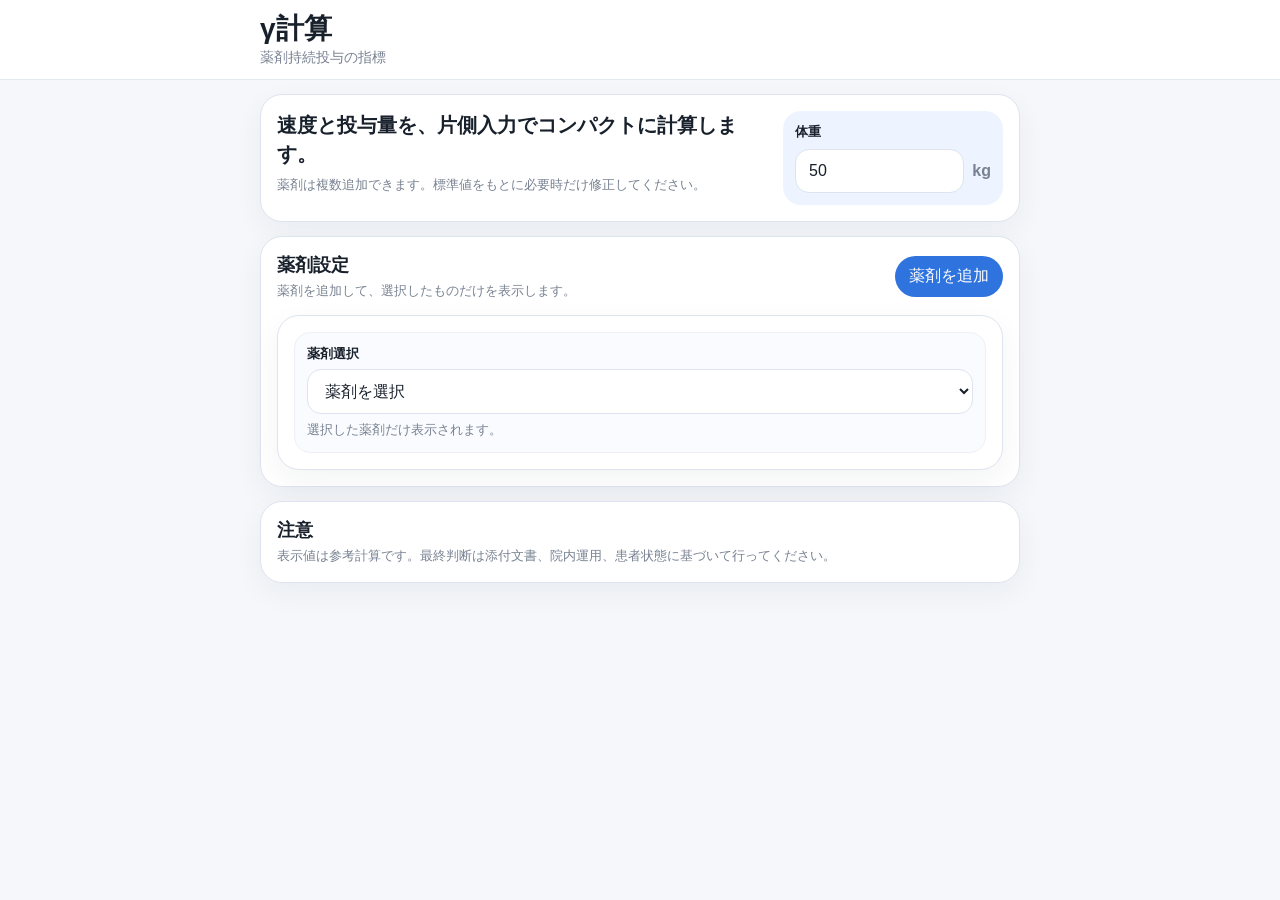
==== commit 9d43a62b: "Commit to main" ====
--- a/prototype/index.html
+++ b/prototype/index.html
@@ -3,12 +3,15 @@
   <head>
     <meta charset="utf-8" />
     <meta name="viewport" content="width=device-width, initial-scale=1" />
-    <meta name="theme-color" content="#3f76b3" />
+    <meta name="theme-color" content="#0f5c5a" />
     <meta name="apple-mobile-web-app-capable" content="yes" />
     <meta name="apple-mobile-web-app-status-bar-style" content="default" />
-    <meta name="apple-mobile-web-app-title" content="栄養計算" />
-    <meta name="description" content="経腸栄養・静脈栄養の総カロリーやタンパク量、NPC/Nを計算するツール" />
-    <title>栄養計算</title>
+    <meta name="apple-mobile-web-app-title" content="ガンマ計算" />
+    <meta
+      name="description"
+      content="体重、成分量、希釈総量、速度または投与量から投与速度や目標投与量を相互に計算するガンマ計算ツール"
+    />
+    <title>ガンマ計算</title>
     <link rel="manifest" href="./manifest.webmanifest" />
     <link rel="apple-touch-icon" href="./icons/apple-touch-icon.png" />
     <link rel="stylesheet" href="./styles.css" />
@@ -16,61 +19,44 @@
   <body>
     <header class="topbar">
       <div class="topbar-inner">
-        <div class="topbar-icon">栄</div>
-        <h1>栄養計算</h1>
+        <div>
+          <h1>γ計算</h1>
+          <p class="eyebrow">薬剤持続投与の指標</p>
+        </div>
       </div>
     </header>
 
     <main class="app-shell">
-      <section class="group-panel">
-        <div class="section-title">経腸栄養剤 (EN)</div>
-        <div class="slot-list" id="enSlots"></div>
-        <div class="summary-card-block">
-          <h2>経腸栄養剤 (EN) 合計値</h2>
-          <div id="enSummary"></div>
+      <section class="hero-card">
+        <div>
+          <p class="hero-lead">速度と投与量を、片側入力でコンパクトに計算します。</p>
+          <p class="hero-copy">
+            薬剤は複数追加できます。標準値をもとに必要時だけ修正してください。
+          </p>
+        </div>
+        <div class="weight-panel">
+          <label class="field-label" for="bodyWeight">体重</label>
+          <div class="input-with-unit">
+            <input id="bodyWeight" type="text" inputmode="decimal" placeholder="50" />
+            <span>kg</span>
+          </div>
         </div>
       </section>
 
-      <section class="group-panel">
-        <div class="section-title">静脈栄養剤 (PN)</div>
-        <div class="slot-list" id="pnSlots"></div>
-        <div class="summary-card-block">
-          <h2>静脈栄養剤 (PN) 合計値</h2>
-          <div id="pnSummary"></div>
+      <section class="board-card">
+        <div class="board-header">
+          <div>
+            <h2>薬剤設定</h2>
+            <p>薬剤を追加して、選択したものだけを表示します。</p>
+          </div>
+          <button id="addDrugButton" class="primary-button" type="button">薬剤を追加</button>
         </div>
+        <div id="drugCards" class="drug-card-list"></div>
       </section>
 
-      <section class="group-panel">
-        <div class="section-title">計算結果</div>
-        <div class="summary-card-block">
-          <h2>経腸栄養 + 静脈栄養 合計値</h2>
-          <div id="totalSummary"></div>
-        </div>
-      </section>
-
-      <section class="group-panel">
-        <div class="section-title">体重入力</div>
-        <div class="weight-card">
-          <label class="field-label" for="bodyWeight">体重 (kg)</label>
-          <input id="bodyWeight" type="number" min="0" step="0.1" inputmode="decimal" placeholder="例: 50" />
-        </div>
-        <div class="summary-card-block">
-          <h2>/kg 計算</h2>
-          <div id="perKgSummary"></div>
-        </div>
-      </section>
-
-      <section class="group-panel">
-        <div class="section-title">追加計算</div>
-        <div class="weight-card">
-          <label class="field-label" for="advancedMode">表示項目</label>
-          <select id="advancedMode">
-            <option value="none">表示しない</option>
-            <option value="npcn">NPC/N</option>
-            <option value="nitrogen-balance">窒素バランス計算</option>
-          </select>
-        </div>
-        <div id="advancedPanel"></div>
+      <section class="notice-card">
+        <h2>注意</h2>
+        <p>表示値は参考計算です。最終判断は添付文書、院内運用、患者状態に基づいて行ってください。</p>
       </section>
     </main>
 
--- a/prototype/styles.css
+++ b/prototype/styles.css
@@ -1,13 +1,14 @@
 :root {
-  --blue: #3f76b3;
-  --blue-dark: #305e8f;
-  --orange: #ffb347;
-  --bg: #f5f5f7;
-  --panel: #ffffff;
-  --line: #d7d9dd;
-  --text: #111111;
-  --muted: #636a73;
-  --soft-blue: #7eb1ed;
+  --blue: #2f73df;
+  --blue-dark: #1f58b6;
+  --blue-soft: #eef4ff;
+  --bg: #f5f7fb;
+  --card: #ffffff;
+  --line: #dde4f0;
+  --text: #18202b;
+  --muted: #788292;
+  --danger: #c44949;
+  --danger-bg: #fff1f1;
 }
 
 * {
@@ -17,389 +18,348 @@
 html,
 body {
   margin: 0;
+  min-height: 100%;
   background: var(--bg);
   color: var(--text);
   font-family: "Hiragino Sans", "Yu Gothic", sans-serif;
 }
 
+button,
+input,
+select {
+  font: inherit;
+}
+
 body {
   min-height: 100vh;
-}
-
-select,
-input,
-button {
-  font: inherit;
 }
 
 .topbar {
   position: sticky;
   top: 0;
-  z-index: 10;
-  background: var(--blue);
-  color: white;
-  box-shadow: 0 2px 12px rgba(0, 0, 0, 0.12);
+  z-index: 20;
+  background: rgba(255, 255, 255, 0.94);
+  backdrop-filter: blur(14px);
+  border-bottom: 1px solid rgba(221, 228, 240, 0.8);
 }
 
 .topbar-inner {
-  display: flex;
-  align-items: center;
+  width: min(760px, calc(100% - 20px));
+  margin: 0 auto;
+  padding: 14px 0 12px;
+}
+
+.topbar h1 {
+  margin: 0;
+  font-size: 28px;
+  line-height: 1.1;
+}
+
+.eyebrow {
+  margin: 4px 0 0;
+  color: var(--muted);
+  font-size: 14px;
+}
+
+.app-shell {
+  width: min(760px, calc(100% - 20px));
+  margin: 0 auto;
+  padding: 14px 0 28px;
+}
+
+.hero-card,
+.board-card,
+.notice-card,
+.drug-card {
+  background: var(--card);
+  border: 1px solid var(--line);
+  border-radius: 22px;
+  box-shadow: 0 10px 30px rgba(24, 32, 43, 0.05);
+}
+
+.hero-card {
+  display: grid;
   gap: 14px;
-  width: min(860px, calc(100% - 24px));
-  margin: 0 auto;
-  padding: 18px 0;
-}
-
-.topbar-icon {
-  width: 48px;
-  height: 48px;
-  border-radius: 14px;
-  background: rgba(255, 255, 255, 0.18);
-  display: grid;
-  place-items: center;
-  font-weight: 700;
-  font-size: 24px;
-}
-
-.topbar h1 {
-  margin: 0;
-  font-size: 28px;
-  font-weight: 700;
-}
-
-.app-shell {
-  width: min(860px, calc(100% - 24px));
-  margin: 0 auto;
-  padding: 0 0 28px;
-}
-
-.group-panel {
+  padding: 16px;
+}
+
+.hero-lead {
+  margin: 0;
+  font-size: 20px;
+  font-weight: 700;
+  line-height: 1.45;
+}
+
+.hero-copy {
+  margin: 6px 0 0;
+  color: var(--muted);
+  font-size: 13px;
+  line-height: 1.6;
+}
+
+.weight-panel {
+  display: grid;
+  gap: 8px;
+  padding: 12px;
+  border-radius: 18px;
+  background: var(--blue-soft);
+}
+
+.field-label {
+  font-size: 13px;
+  font-weight: 700;
+}
+
+.board-card,
+.notice-card {
   margin-top: 14px;
-  background: var(--panel);
-  border-radius: 20px;
-  overflow: hidden;
-  box-shadow: 0 8px 22px rgba(17, 17, 17, 0.06);
-}
-
-.section-title {
-  background: var(--orange);
-  padding: 16px 20px;
-  font-size: 24px;
-  font-weight: 700;
-}
-
-.slot-list {
-  padding: 18px;
-  display: grid;
-  gap: 14px;
-}
-
-.slot-card {
-  background: #f7f8fa;
-  border: 1px solid #e3e5e9;
-  border-radius: 22px;
-  padding: 14px;
-}
-
-.slot-header {
+  padding: 16px;
+}
+
+.board-header {
   display: flex;
   align-items: center;
   justify-content: space-between;
   gap: 12px;
-  margin-bottom: 10px;
-}
-
-.slot-index {
-  font-size: 14px;
-  color: var(--muted);
-  font-weight: 700;
-}
-
-.slot-badge {
-  padding: 6px 12px;
+  margin-bottom: 14px;
+}
+
+.board-header h2,
+.notice-card h2 {
+  margin: 0 0 4px;
+  font-size: 18px;
+}
+
+.board-header p,
+.notice-card p,
+.field-help,
+.card-subtitle,
+.empty-copy {
+  margin: 0;
+  color: var(--muted);
+  font-size: 13px;
+  line-height: 1.55;
+}
+
+.primary-button,
+.ghost-button,
+.danger-button {
+  border: 0;
   border-radius: 999px;
-  background: #d8e8fa;
+  padding: 10px 14px;
+  cursor: pointer;
+}
+
+.primary-button {
+  background: var(--blue);
+  color: #fff;
+}
+
+.ghost-button {
+  background: var(--blue-soft);
   color: var(--blue-dark);
-  font-size: 12px;
-  font-weight: 700;
-}
-
-.slot-card select,
-.slot-card input {
+}
+
+.danger-button {
+  background: #f4e2e2;
+  color: #9f3b3b;
+}
+
+.drug-card-list {
+  display: grid;
+  gap: 12px;
+}
+
+.drug-card {
+  padding: 14px;
+}
+
+.drug-card.empty {
+  padding: 16px;
+}
+
+.card-top {
+  display: grid;
+  gap: 10px;
+  margin-bottom: 12px;
+}
+
+.card-title {
+  margin: 0;
+  font-size: 18px;
+  line-height: 1.35;
+}
+
+.card-actions {
+  display: flex;
+  gap: 8px;
+  flex-wrap: wrap;
+}
+
+.card-grid {
+  display: grid;
+  gap: 10px;
+}
+
+.compact-grid,
+.input-grid,
+.summary-row {
+  display: grid;
+  gap: 10px;
+}
+
+.field-card {
+  display: grid;
+  gap: 6px;
+  padding: 12px;
+  border-radius: 16px;
+  background: #f9fbfe;
+  border: 1px solid #edf1f7;
+}
+
+.field-card.soft {
+  background: var(--blue-soft);
+}
+
+.input-with-unit {
+  display: grid;
+  grid-template-columns: 1fr auto;
+  gap: 8px;
+  align-items: center;
+}
+
+.input-with-unit span {
+  color: var(--muted);
+  font-weight: 700;
+  white-space: nowrap;
+}
+
+input,
+select {
   width: 100%;
   min-width: 0;
   border: 1px solid var(--line);
   border-radius: 14px;
-  background: white;
-}
-
-.slot-select {
-  background: var(--blue);
-  color: white;
-  border: none;
-  padding: 14px 16px;
-  font-size: 16px;
-  font-weight: 700;
-}
-
-.slot-select option,
-.slot-select optgroup {
-  color: black;
-}
-
-.slot-meta {
-  margin: 10px 0 0;
-  color: var(--muted);
+  background: #fff;
+  padding: 12px 13px;
+  color: var(--text);
+}
+
+input[readonly] {
+  background: #f4f7fb;
+  color: #5d6878;
+}
+
+input:focus,
+select:focus,
+button:focus {
+  outline: 3px solid rgba(47, 115, 223, 0.16);
+  outline-offset: 2px;
+}
+
+.mini-kpi {
+  display: grid;
+  gap: 4px;
+  padding: 10px 12px;
+  border-radius: 14px;
+  background: #fff;
+  border: 1px solid var(--line);
+}
+
+.mini-kpi span {
+  color: var(--muted);
+  font-size: 12px;
+}
+
+.mini-kpi strong {
+  font-size: 17px;
+  line-height: 1.3;
+}
+
+.result-panel {
+  display: grid;
+  gap: 8px;
+  padding: 14px;
+  border-radius: 18px;
+  background: linear-gradient(180deg, var(--blue), var(--blue-dark));
+  color: #fff;
+}
+
+.result-panel.error {
+  background: linear-gradient(180deg, #d86767, #bf4b4b);
+}
+
+.result-caption {
+  font-size: 12px;
+  opacity: 0.86;
+}
+
+.result-value {
+  font-size: 34px;
+  line-height: 1.1;
+  font-weight: 700;
+  word-break: break-word;
+}
+
+.result-help {
   font-size: 13px;
   line-height: 1.5;
-}
-
-.dose-row {
-  display: grid;
-  grid-template-columns: 1fr 110px;
-  gap: 10px;
-  margin-top: 12px;
-}
-
-.extra-row {
-  display: grid;
-  grid-template-columns: 1fr;
-  gap: 10px;
-  margin-top: 10px;
-}
-
-.dose-input,
-.dose-unit,
-.hours-input {
-  padding: 13px 14px;
-  font-size: 16px;
-}
-
-.slot-foot {
-  margin-top: 12px;
-  display: grid;
-  grid-template-columns: 1fr 1fr 1fr;
-  gap: 8px;
-}
-
-.mini-metric {
-  background: white;
+  opacity: 0.92;
+}
+
+.note-list {
+  display: flex;
+  flex-wrap: wrap;
+  gap: 8px;
+}
+
+.note-chip {
+  display: inline-flex;
+  align-items: center;
+  gap: 6px;
+  padding: 7px 10px;
+  border-radius: 999px;
+  background: #fff;
   border: 1px solid var(--line);
-  border-radius: 14px;
-  padding: 10px;
-  min-width: 0;
-}
-
-.mini-metric span {
-  display: block;
-  font-size: 11px;
-  color: var(--muted);
-  margin-bottom: 4px;
-}
-
-.mini-metric strong {
-  display: block;
-  font-size: 16px;
-  line-height: 1.2;
-  word-break: break-word;
-}
-
-.summary-card-block {
-  padding: 0 18px 18px;
-}
-
-.summary-card-block h2 {
-  margin: 4px 0 12px;
-  font-size: 18px;
-}
-
-.summary-table {
-  width: 100%;
-  border-collapse: collapse;
-  background: white;
-}
-
-.summary-table thead th {
-  background: #a7a7aa;
-  color: white;
-  padding: 8px 10px;
-  font-size: 14px;
-  font-weight: 700;
-}
-
-.summary-table tbody td {
-  border-bottom: 1px solid var(--line);
-  padding: 8px 10px;
-  font-size: 15px;
-}
-
-.summary-table tbody tr:last-child td {
-  border-bottom: 0;
-}
-
-.summary-table .label {
-  width: 32%;
-  font-weight: 700;
-}
-
-.summary-table .value {
-  text-align: right;
-  width: 48%;
-}
-
-.summary-table .unit {
-  width: 20%;
-  text-align: right;
-}
-
-.weight-card {
-  padding: 18px;
-  display: grid;
-  gap: 10px;
-}
-
-.field-label {
-  font-size: 15px;
-  font-weight: 700;
-}
-
-#bodyWeight,
-#advancedMode,
-.advanced-input {
-  width: 100%;
-  border: 1px solid var(--line);
-  border-radius: 14px;
-  padding: 14px;
-  background: white;
-  font-size: 16px;
-}
-
-.advanced-panel-inner {
-  padding: 0 18px 18px;
-}
-
-.advanced-card {
-  background: #f7f8fa;
-  border: 1px solid #e3e5e9;
-  border-radius: 18px;
-  padding: 14px;
-}
-
-.advanced-card h3 {
-  margin: 0 0 10px;
-  font-size: 18px;
-}
-
-.advanced-formula {
-  color: var(--muted);
-  line-height: 1.6;
-  margin-bottom: 14px;
-  font-size: 14px;
-}
-
-.advanced-grid {
-  display: grid;
-  gap: 10px;
-}
-
-.advanced-value {
-  display: grid;
-  gap: 6px;
-}
-
-.advanced-value strong {
-  font-size: 26px;
-}
-
-.hidden {
+  color: var(--muted);
+  font-size: 12px;
+}
+
+.note-chip strong {
+  color: var(--text);
+}
+
+.recommendation {
+  white-space: pre-wrap;
+  font-size: 13px;
+  line-height: 1.65;
+}
+
+details summary {
+  cursor: pointer;
+  list-style: none;
+  font-weight: 700;
+}
+
+details summary::-webkit-details-marker {
   display: none;
 }
 
-@media (min-width: 761px) {
-  .slot-list {
-    grid-template-columns: 1fr 1fr;
+@media (min-width: 700px) {
+  .hero-card {
+    grid-template-columns: 1.5fr 220px;
+    align-items: start;
   }
-}
-
-@media (max-width: 760px) {
-  .topbar-inner {
-    width: calc(100% - 24px);
-    padding: 16px 0;
+
+  .compact-grid {
+    grid-template-columns: 1.2fr 0.8fr;
   }
 
-  .topbar h1 {
-    font-size: 22px;
+  .input-grid {
+    grid-template-columns: repeat(2, minmax(0, 1fr));
   }
 
-  .topbar-icon {
-    width: 42px;
-    height: 42px;
-    font-size: 20px;
+  .summary-row {
+    grid-template-columns: repeat(3, minmax(0, 1fr));
   }
-
-  .app-shell {
-    width: 100%;
-    padding-bottom: 20px;
-  }
-
-  .group-panel {
-    margin-top: 10px;
-    border-radius: 0;
-  }
-
-  .section-title {
-    padding: 14px 16px;
-    font-size: 20px;
-  }
-
-  .slot-list,
-  .summary-card-block,
-  .weight-card,
-  .advanced-panel-inner {
-    padding-left: 12px;
-    padding-right: 12px;
-  }
-
-  .slot-list {
-    padding-top: 12px;
-    padding-bottom: 12px;
-    gap: 10px;
-  }
-
-  .slot-card {
-    border-radius: 18px;
-    padding: 12px;
-  }
-
-  .slot-select,
-  .dose-input,
-  .dose-unit,
-  .hours-input,
-  #bodyWeight,
-  #advancedMode,
-  .advanced-input {
-    font-size: 16px;
-  }
-
-  .dose-row {
-    grid-template-columns: 1fr 96px;
-    gap: 8px;
-  }
-
-  .slot-foot {
-    grid-template-columns: 1fr 1fr;
-  }
-
-  .mini-metric:last-child {
-    grid-column: 1 / -1;
-  }
-
-  .summary-table thead th {
-    font-size: 13px;
-  }
-
-  .summary-table tbody td {
-    font-size: 14px;
-    padding: 7px 8px;
-  }
-}
+}
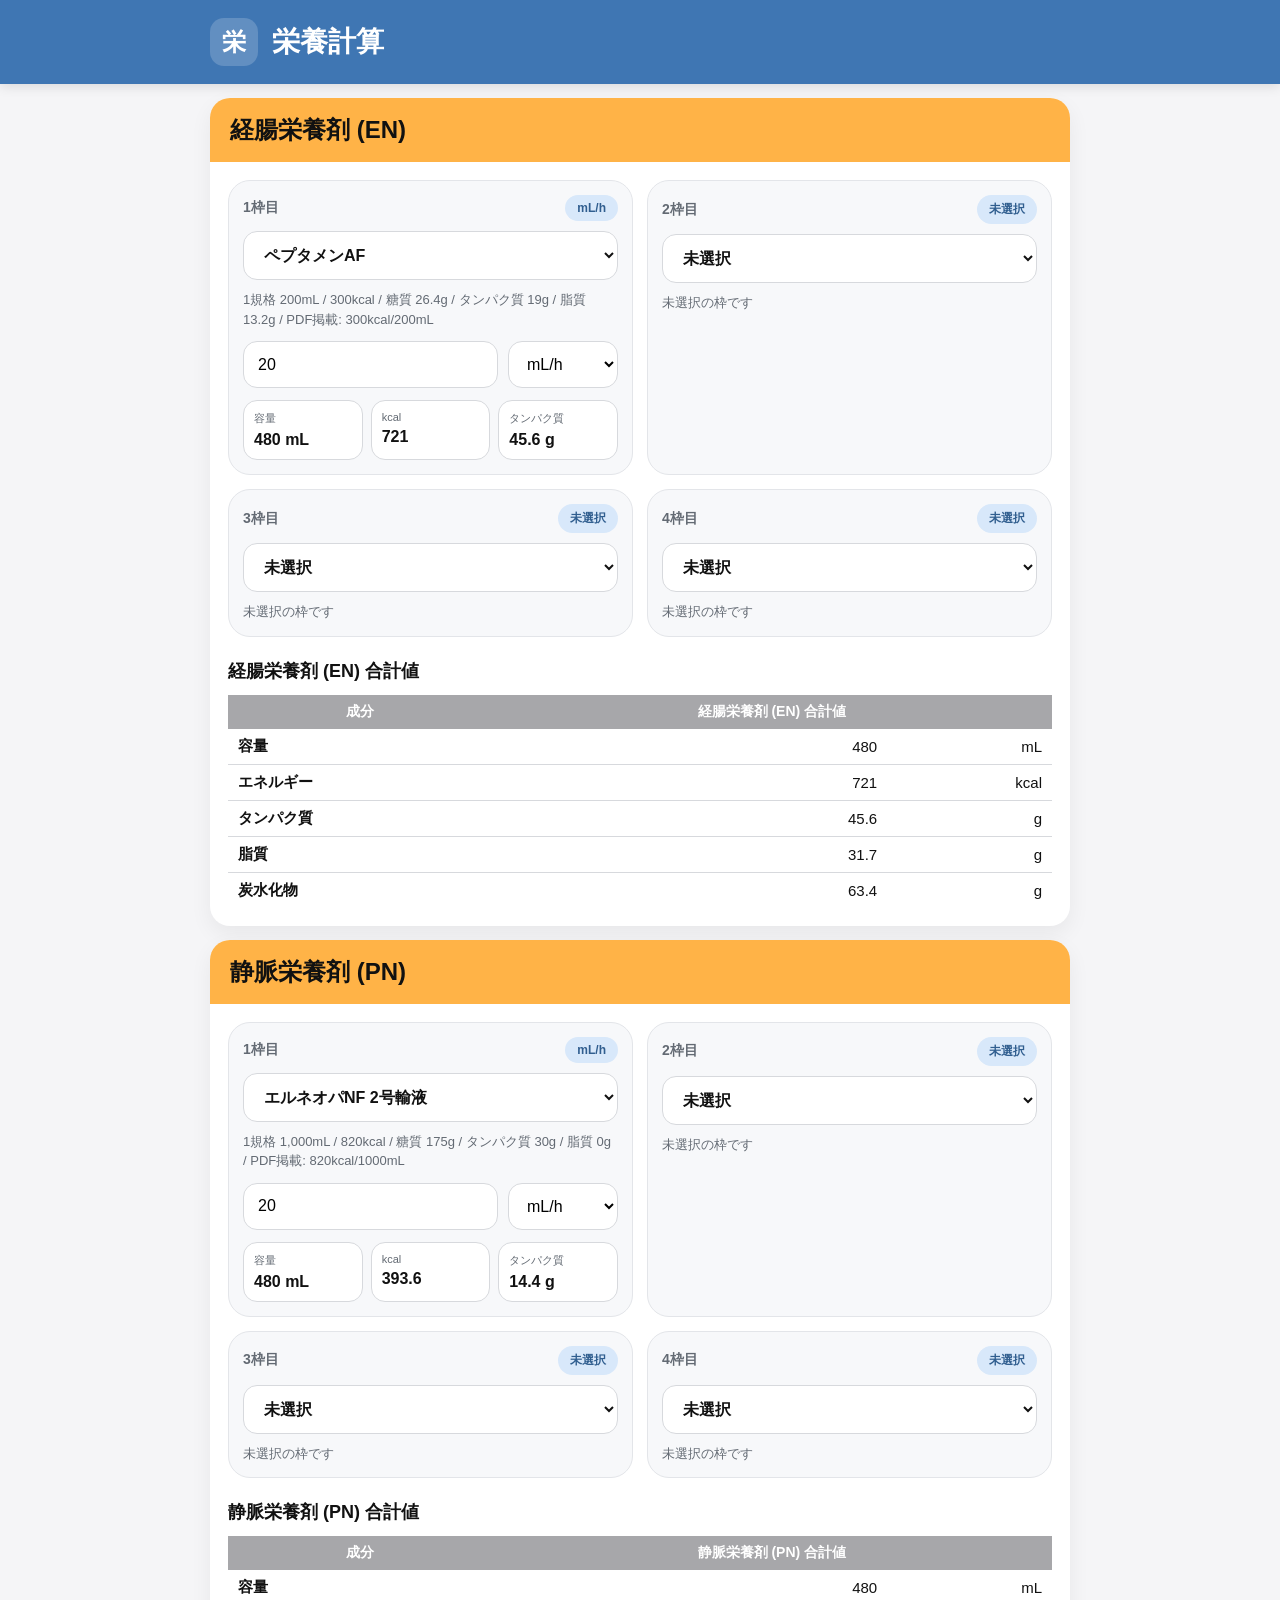
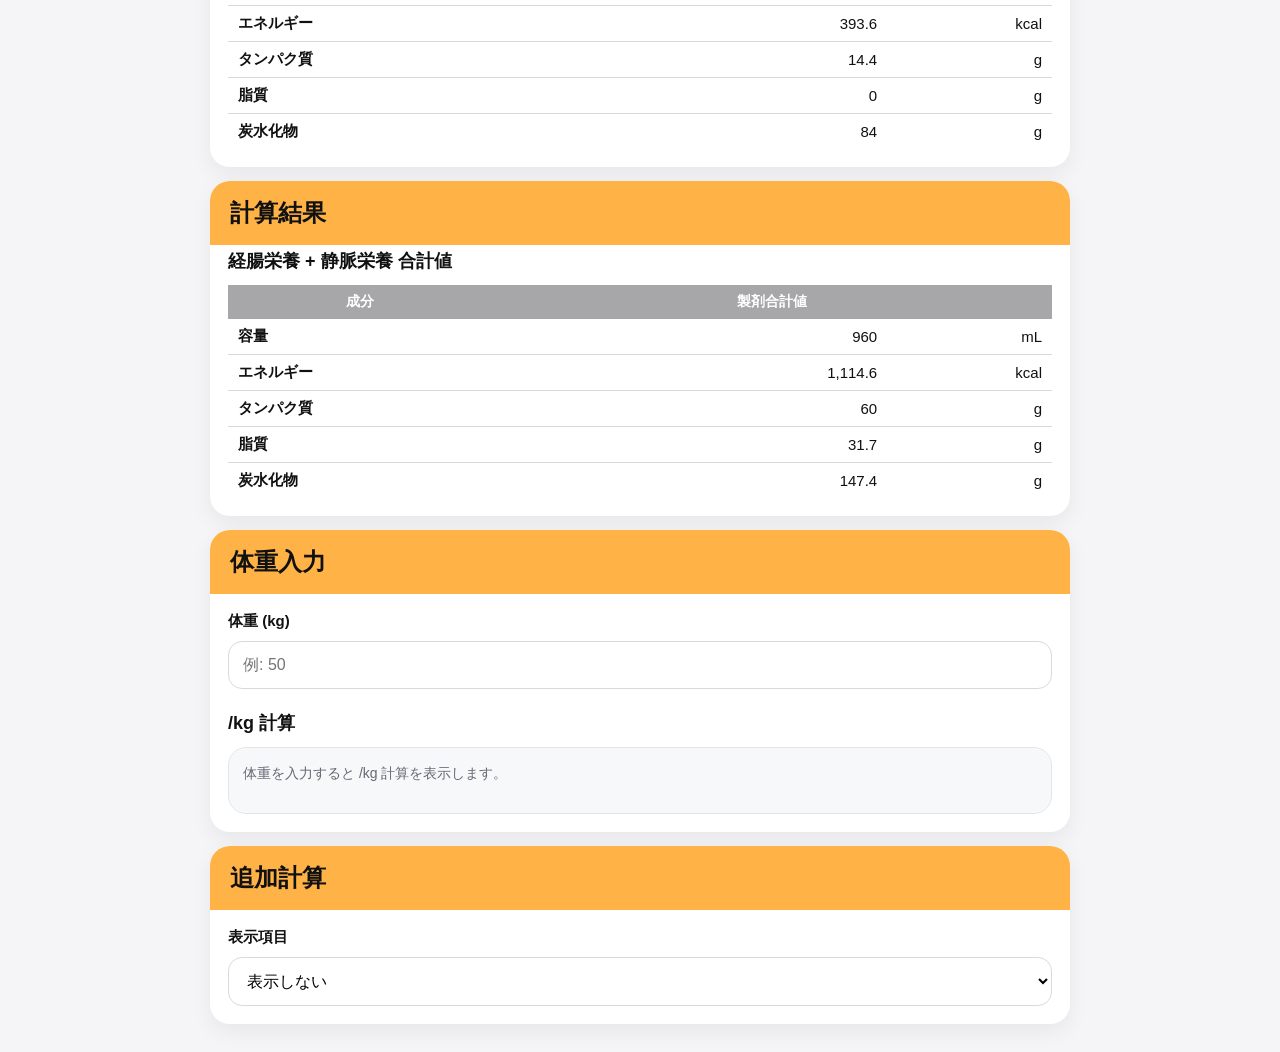
==== commit 51c22f87: "全て反映" ====
--- a/prototype/index.html
+++ b/prototype/index.html
@@ -3,15 +3,12 @@
   <head>
     <meta charset="utf-8" />
     <meta name="viewport" content="width=device-width, initial-scale=1" />
-    <meta name="theme-color" content="#0f5c5a" />
+    <meta name="theme-color" content="#3f76b3" />
     <meta name="apple-mobile-web-app-capable" content="yes" />
     <meta name="apple-mobile-web-app-status-bar-style" content="default" />
-    <meta name="apple-mobile-web-app-title" content="ガンマ計算" />
-    <meta
-      name="description"
-      content="体重、成分量、希釈総量、速度または投与量から投与速度や目標投与量を相互に計算するガンマ計算ツール"
-    />
-    <title>ガンマ計算</title>
+    <meta name="apple-mobile-web-app-title" content="栄養計算" />
+    <meta name="description" content="経腸栄養・静脈栄養の総カロリーやタンパク量、NPC/Nを計算するツール" />
+    <title>栄養計算</title>
     <link rel="manifest" href="./manifest.webmanifest" />
     <link rel="apple-touch-icon" href="./icons/apple-touch-icon.png" />
     <link rel="stylesheet" href="./styles.css" />
@@ -19,44 +16,61 @@
   <body>
     <header class="topbar">
       <div class="topbar-inner">
-        <div>
-          <h1>γ計算</h1>
-          <p class="eyebrow">薬剤持続投与の指標</p>
-        </div>
+        <div class="topbar-icon">栄</div>
+        <h1>栄養計算</h1>
       </div>
     </header>
 
     <main class="app-shell">
-      <section class="hero-card">
-        <div>
-          <p class="hero-lead">速度と投与量を、片側入力でコンパクトに計算します。</p>
-          <p class="hero-copy">
-            薬剤は複数追加できます。標準値をもとに必要時だけ修正してください。
-          </p>
-        </div>
-        <div class="weight-panel">
-          <label class="field-label" for="bodyWeight">体重</label>
-          <div class="input-with-unit">
-            <input id="bodyWeight" type="text" inputmode="decimal" placeholder="50" />
-            <span>kg</span>
-          </div>
+      <section class="group-panel">
+        <div class="section-title">経腸栄養剤 (EN)</div>
+        <div class="slot-list" id="enSlots"></div>
+        <div class="summary-card-block">
+          <h2>経腸栄養剤 (EN) 合計値</h2>
+          <div id="enSummary"></div>
         </div>
       </section>
 
-      <section class="board-card">
-        <div class="board-header">
-          <div>
-            <h2>薬剤設定</h2>
-            <p>薬剤を追加して、選択したものだけを表示します。</p>
-          </div>
-          <button id="addDrugButton" class="primary-button" type="button">薬剤を追加</button>
+      <section class="group-panel">
+        <div class="section-title">静脈栄養剤 (PN)</div>
+        <div class="slot-list" id="pnSlots"></div>
+        <div class="summary-card-block">
+          <h2>静脈栄養剤 (PN) 合計値</h2>
+          <div id="pnSummary"></div>
         </div>
-        <div id="drugCards" class="drug-card-list"></div>
       </section>
 
-      <section class="notice-card">
-        <h2>注意</h2>
-        <p>表示値は参考計算です。最終判断は添付文書、院内運用、患者状態に基づいて行ってください。</p>
+      <section class="group-panel">
+        <div class="section-title">計算結果</div>
+        <div class="summary-card-block">
+          <h2>経腸栄養 + 静脈栄養 合計値</h2>
+          <div id="totalSummary"></div>
+        </div>
+      </section>
+
+      <section class="group-panel">
+        <div class="section-title">体重入力</div>
+        <div class="weight-card">
+          <label class="field-label" for="bodyWeight">体重 (kg)</label>
+          <input id="bodyWeight" type="number" min="0" step="0.1" inputmode="decimal" placeholder="例: 50" />
+        </div>
+        <div class="summary-card-block">
+          <h2>/kg 計算</h2>
+          <div id="perKgSummary"></div>
+        </div>
+      </section>
+
+      <section class="group-panel">
+        <div class="section-title">追加計算</div>
+        <div class="weight-card">
+          <label class="field-label" for="advancedMode">表示項目</label>
+          <select id="advancedMode">
+            <option value="none">表示しない</option>
+            <option value="npcn">NPC/N</option>
+            <option value="nitrogen-balance">窒素バランス計算</option>
+          </select>
+        </div>
+        <div id="advancedPanel"></div>
       </section>
     </main>
 
--- a/prototype/styles.css
+++ b/prototype/styles.css
@@ -1,14 +1,13 @@
 :root {
-  --blue: #2f73df;
-  --blue-dark: #1f58b6;
-  --blue-soft: #eef4ff;
-  --bg: #f5f7fb;
-  --card: #ffffff;
-  --line: #dde4f0;
-  --text: #18202b;
-  --muted: #788292;
-  --danger: #c44949;
-  --danger-bg: #fff1f1;
+  --blue: #3f76b3;
+  --blue-dark: #305e8f;
+  --orange: #ffb347;
+  --bg: #f5f5f7;
+  --panel: #ffffff;
+  --line: #d7d9dd;
+  --text: #111111;
+  --muted: #636a73;
+  --soft-blue: #7eb1ed;
 }
 
 * {
@@ -18,348 +17,389 @@
 html,
 body {
   margin: 0;
-  min-height: 100%;
   background: var(--bg);
   color: var(--text);
   font-family: "Hiragino Sans", "Yu Gothic", sans-serif;
 }
 
-button,
-input,
-select {
-  font: inherit;
-}
-
 body {
   min-height: 100vh;
+}
+
+select,
+input,
+button {
+  font: inherit;
 }
 
 .topbar {
   position: sticky;
   top: 0;
-  z-index: 20;
-  background: rgba(255, 255, 255, 0.94);
-  backdrop-filter: blur(14px);
-  border-bottom: 1px solid rgba(221, 228, 240, 0.8);
+  z-index: 10;
+  background: var(--blue);
+  color: white;
+  box-shadow: 0 2px 12px rgba(0, 0, 0, 0.12);
 }
 
 .topbar-inner {
-  width: min(760px, calc(100% - 20px));
+  display: flex;
+  align-items: center;
+  gap: 14px;
+  width: min(860px, calc(100% - 24px));
   margin: 0 auto;
-  padding: 14px 0 12px;
+  padding: 18px 0;
+}
+
+.topbar-icon {
+  width: 48px;
+  height: 48px;
+  border-radius: 14px;
+  background: rgba(255, 255, 255, 0.18);
+  display: grid;
+  place-items: center;
+  font-weight: 700;
+  font-size: 24px;
 }
 
 .topbar h1 {
   margin: 0;
   font-size: 28px;
-  line-height: 1.1;
-}
-
-.eyebrow {
-  margin: 4px 0 0;
-  color: var(--muted);
-  font-size: 14px;
+  font-weight: 700;
 }
 
 .app-shell {
-  width: min(760px, calc(100% - 20px));
+  width: min(860px, calc(100% - 24px));
   margin: 0 auto;
-  padding: 14px 0 28px;
-}
-
-.hero-card,
-.board-card,
-.notice-card,
-.drug-card {
-  background: var(--card);
-  border: 1px solid var(--line);
+  padding: 0 0 28px;
+}
+
+.group-panel {
+  margin-top: 14px;
+  background: var(--panel);
+  border-radius: 20px;
+  overflow: hidden;
+  box-shadow: 0 8px 22px rgba(17, 17, 17, 0.06);
+}
+
+.section-title {
+  background: var(--orange);
+  padding: 16px 20px;
+  font-size: 24px;
+  font-weight: 700;
+}
+
+.slot-list {
+  padding: 18px;
+  display: grid;
+  gap: 14px;
+}
+
+.slot-card {
+  background: #f7f8fa;
+  border: 1px solid #e3e5e9;
   border-radius: 22px;
-  box-shadow: 0 10px 30px rgba(24, 32, 43, 0.05);
-}
-
-.hero-card {
-  display: grid;
-  gap: 14px;
-  padding: 16px;
-}
-
-.hero-lead {
-  margin: 0;
-  font-size: 20px;
-  font-weight: 700;
-  line-height: 1.45;
-}
-
-.hero-copy {
-  margin: 6px 0 0;
-  color: var(--muted);
-  font-size: 13px;
-  line-height: 1.6;
-}
-
-.weight-panel {
-  display: grid;
-  gap: 8px;
-  padding: 12px;
-  border-radius: 18px;
-  background: var(--blue-soft);
-}
-
-.field-label {
-  font-size: 13px;
-  font-weight: 700;
-}
-
-.board-card,
-.notice-card {
-  margin-top: 14px;
-  padding: 16px;
-}
-
-.board-header {
+  padding: 14px;
+}
+
+.slot-header {
   display: flex;
   align-items: center;
   justify-content: space-between;
   gap: 12px;
-  margin-bottom: 14px;
-}
-
-.board-header h2,
-.notice-card h2 {
-  margin: 0 0 4px;
-  font-size: 18px;
-}
-
-.board-header p,
-.notice-card p,
-.field-help,
-.card-subtitle,
-.empty-copy {
-  margin: 0;
+  margin-bottom: 10px;
+}
+
+.slot-index {
+  font-size: 14px;
   color: var(--muted);
-  font-size: 13px;
-  line-height: 1.55;
-}
-
-.primary-button,
-.ghost-button,
-.danger-button {
-  border: 0;
+  font-weight: 700;
+}
+
+.slot-badge {
+  padding: 6px 12px;
   border-radius: 999px;
-  padding: 10px 14px;
-  cursor: pointer;
-}
-
-.primary-button {
-  background: var(--blue);
-  color: #fff;
-}
-
-.ghost-button {
-  background: var(--blue-soft);
+  background: #d8e8fa;
   color: var(--blue-dark);
-}
-
-.danger-button {
-  background: #f4e2e2;
-  color: #9f3b3b;
-}
-
-.drug-card-list {
-  display: grid;
-  gap: 12px;
-}
-
-.drug-card {
-  padding: 14px;
-}
-
-.drug-card.empty {
-  padding: 16px;
-}
-
-.card-top {
-  display: grid;
-  gap: 10px;
-  margin-bottom: 12px;
-}
-
-.card-title {
-  margin: 0;
-  font-size: 18px;
-  line-height: 1.35;
-}
-
-.card-actions {
-  display: flex;
-  gap: 8px;
-  flex-wrap: wrap;
-}
-
-.card-grid {
-  display: grid;
-  gap: 10px;
-}
-
-.compact-grid,
-.input-grid,
-.summary-row {
-  display: grid;
-  gap: 10px;
-}
-
-.field-card {
-  display: grid;
-  gap: 6px;
-  padding: 12px;
-  border-radius: 16px;
-  background: #f9fbfe;
-  border: 1px solid #edf1f7;
-}
-
-.field-card.soft {
-  background: var(--blue-soft);
-}
-
-.input-with-unit {
-  display: grid;
-  grid-template-columns: 1fr auto;
-  gap: 8px;
-  align-items: center;
-}
-
-.input-with-unit span {
-  color: var(--muted);
-  font-weight: 700;
-  white-space: nowrap;
-}
-
-input,
-select {
+  font-size: 12px;
+  font-weight: 700;
+}
+
+.slot-card select,
+.slot-card input {
   width: 100%;
   min-width: 0;
   border: 1px solid var(--line);
   border-radius: 14px;
-  background: #fff;
-  padding: 12px 13px;
+  background: white;
+}
+
+.slot-select {
+  background: white;
   color: var(--text);
-}
-
-input[readonly] {
-  background: #f4f7fb;
-  color: #5d6878;
-}
-
-input:focus,
-select:focus,
-button:focus {
-  outline: 3px solid rgba(47, 115, 223, 0.16);
-  outline-offset: 2px;
-}
-
-.mini-kpi {
-  display: grid;
-  gap: 4px;
-  padding: 10px 12px;
-  border-radius: 14px;
-  background: #fff;
-  border: 1px solid var(--line);
-}
-
-.mini-kpi span {
+  -webkit-text-fill-color: var(--text);
+  border: 2px solid #73b7f5;
+  padding: 14px 16px;
+  font-size: 16px;
+  font-weight: 700;
+}
+
+.slot-select option,
+.slot-select optgroup {
+  color: black;
+}
+
+.slot-meta {
+  margin: 10px 0 0;
   color: var(--muted);
-  font-size: 12px;
-}
-
-.mini-kpi strong {
-  font-size: 17px;
-  line-height: 1.3;
-}
-
-.result-panel {
-  display: grid;
-  gap: 8px;
-  padding: 14px;
-  border-radius: 18px;
-  background: linear-gradient(180deg, var(--blue), var(--blue-dark));
-  color: #fff;
-}
-
-.result-panel.error {
-  background: linear-gradient(180deg, #d86767, #bf4b4b);
-}
-
-.result-caption {
-  font-size: 12px;
-  opacity: 0.86;
-}
-
-.result-value {
-  font-size: 34px;
-  line-height: 1.1;
-  font-weight: 700;
-  word-break: break-word;
-}
-
-.result-help {
   font-size: 13px;
   line-height: 1.5;
-  opacity: 0.92;
-}
-
-.note-list {
-  display: flex;
-  flex-wrap: wrap;
+}
+
+.slot-product-name {
+  margin: 12px 0 0;
+  font-size: 18px;
+  font-weight: 700;
+}
+
+.dose-row {
+  display: grid;
+  grid-template-columns: 1fr 110px;
+  gap: 10px;
+  margin-top: 12px;
+}
+
+.dose-input,
+.dose-unit,
+.hours-input {
+  padding: 13px 14px;
+  font-size: 16px;
+}
+
+.slot-foot {
+  margin-top: 12px;
+  display: grid;
+  grid-template-columns: 1fr 1fr 1fr;
   gap: 8px;
 }
 
-.note-chip {
-  display: inline-flex;
-  align-items: center;
+.mini-metric {
+  background: white;
+  border: 1px solid var(--line);
+  border-radius: 14px;
+  padding: 10px;
+  min-width: 0;
+}
+
+.mini-metric span {
+  display: block;
+  font-size: 11px;
+  color: var(--muted);
+  margin-bottom: 4px;
+}
+
+.mini-metric strong {
+  display: block;
+  font-size: 16px;
+  line-height: 1.2;
+  word-break: break-word;
+}
+
+.summary-card-block {
+  padding: 0 18px 18px;
+}
+
+.summary-card-block h2 {
+  margin: 4px 0 12px;
+  font-size: 18px;
+}
+
+.summary-table {
+  width: 100%;
+  border-collapse: collapse;
+  background: white;
+}
+
+.summary-table thead th {
+  background: #a7a7aa;
+  color: white;
+  padding: 8px 10px;
+  font-size: 14px;
+  font-weight: 700;
+}
+
+.summary-table tbody td {
+  border-bottom: 1px solid var(--line);
+  padding: 8px 10px;
+  font-size: 15px;
+}
+
+.summary-table tbody tr:last-child td {
+  border-bottom: 0;
+}
+
+.summary-table .label {
+  width: 32%;
+  font-weight: 700;
+}
+
+.summary-table .value {
+  text-align: right;
+  width: 48%;
+}
+
+.summary-table .unit {
+  width: 20%;
+  text-align: right;
+}
+
+.weight-card {
+  padding: 18px;
+  display: grid;
+  gap: 10px;
+}
+
+.field-label {
+  font-size: 15px;
+  font-weight: 700;
+}
+
+#bodyWeight,
+#advancedMode,
+.advanced-input {
+  width: 100%;
+  border: 1px solid var(--line);
+  border-radius: 14px;
+  padding: 14px;
+  background: white;
+  font-size: 16px;
+}
+
+.advanced-panel-inner {
+  padding: 0 18px 18px;
+}
+
+.advanced-card {
+  background: #f7f8fa;
+  border: 1px solid #e3e5e9;
+  border-radius: 18px;
+  padding: 14px;
+}
+
+.advanced-card h3 {
+  margin: 0 0 10px;
+  font-size: 18px;
+}
+
+.advanced-formula {
+  color: var(--muted);
+  line-height: 1.6;
+  margin-bottom: 14px;
+  font-size: 14px;
+}
+
+.advanced-grid {
+  display: grid;
+  gap: 10px;
+}
+
+.advanced-value {
+  display: grid;
   gap: 6px;
-  padding: 7px 10px;
-  border-radius: 999px;
-  background: #fff;
-  border: 1px solid var(--line);
-  color: var(--muted);
-  font-size: 12px;
-}
-
-.note-chip strong {
-  color: var(--text);
-}
-
-.recommendation {
-  white-space: pre-wrap;
-  font-size: 13px;
-  line-height: 1.65;
-}
-
-details summary {
-  cursor: pointer;
-  list-style: none;
-  font-weight: 700;
-}
-
-details summary::-webkit-details-marker {
+}
+
+.advanced-value strong {
+  font-size: 26px;
+}
+
+.hidden {
   display: none;
 }
 
-@media (min-width: 700px) {
-  .hero-card {
-    grid-template-columns: 1.5fr 220px;
-    align-items: start;
-  }
-
-  .compact-grid {
-    grid-template-columns: 1.2fr 0.8fr;
-  }
-
-  .input-grid {
-    grid-template-columns: repeat(2, minmax(0, 1fr));
-  }
-
-  .summary-row {
-    grid-template-columns: repeat(3, minmax(0, 1fr));
-  }
-}
+@media (min-width: 761px) {
+  .slot-list {
+    grid-template-columns: 1fr 1fr;
+  }
+}
+
+@media (max-width: 760px) {
+  .topbar-inner {
+    width: calc(100% - 24px);
+    padding: 16px 0;
+  }
+
+  .topbar h1 {
+    font-size: 22px;
+  }
+
+  .topbar-icon {
+    width: 42px;
+    height: 42px;
+    font-size: 20px;
+  }
+
+  .app-shell {
+    width: 100%;
+    padding-bottom: 20px;
+  }
+
+  .group-panel {
+    margin-top: 10px;
+    border-radius: 0;
+  }
+
+  .section-title {
+    padding: 14px 16px;
+    font-size: 20px;
+  }
+
+  .slot-list,
+  .summary-card-block,
+  .weight-card,
+  .advanced-panel-inner {
+    padding-left: 12px;
+    padding-right: 12px;
+  }
+
+  .slot-list {
+    padding-top: 12px;
+    padding-bottom: 12px;
+    gap: 10px;
+  }
+
+  .slot-card {
+    border-radius: 18px;
+    padding: 12px;
+  }
+
+  .slot-select,
+  .dose-input,
+  .dose-unit,
+  .hours-input,
+  #bodyWeight,
+  #advancedMode,
+  .advanced-input {
+    font-size: 16px;
+  }
+
+  .dose-row {
+    grid-template-columns: 1fr 96px;
+    gap: 8px;
+  }
+
+  .slot-foot {
+    grid-template-columns: 1fr 1fr;
+  }
+
+  .mini-metric:last-child {
+    grid-column: 1 / -1;
+  }
+
+  .summary-table thead th {
+    font-size: 13px;
+  }
+
+  .summary-table tbody td {
+    font-size: 14px;
+    padding: 7px 8px;
+  }
+}
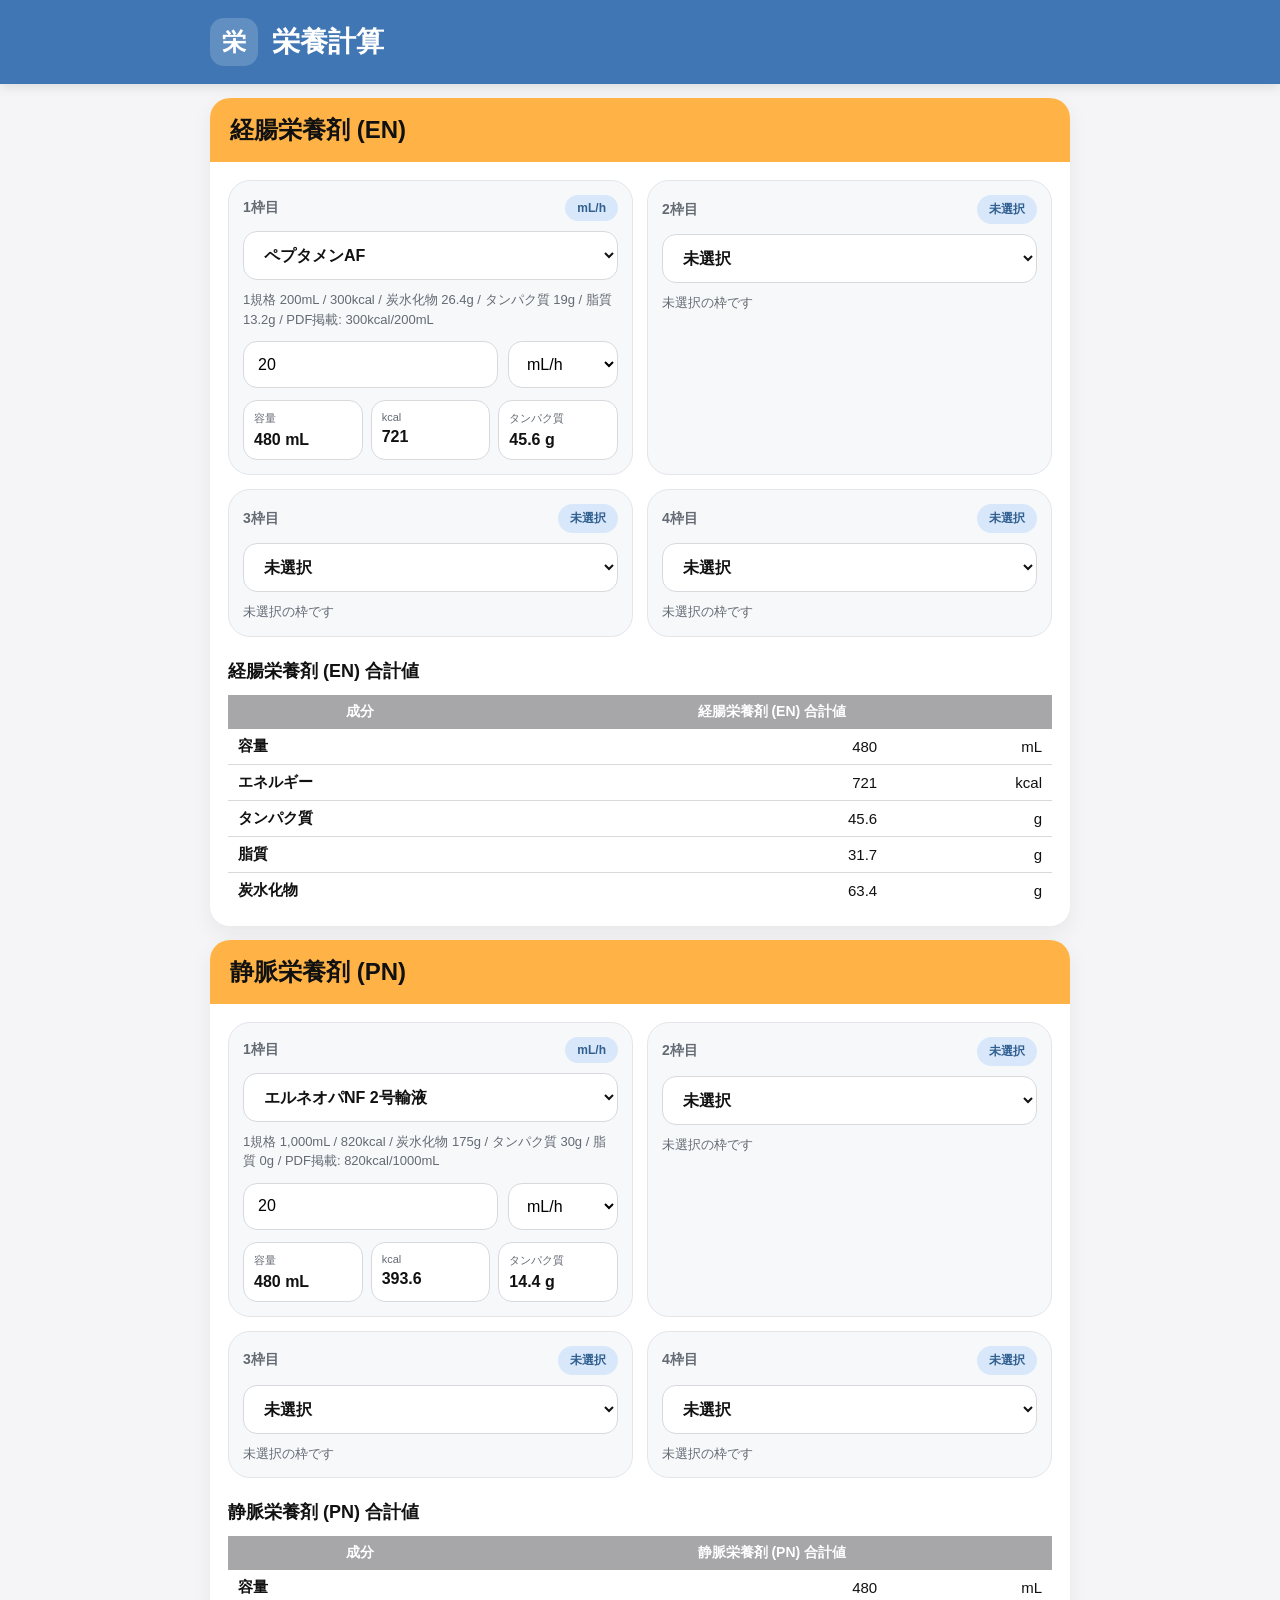
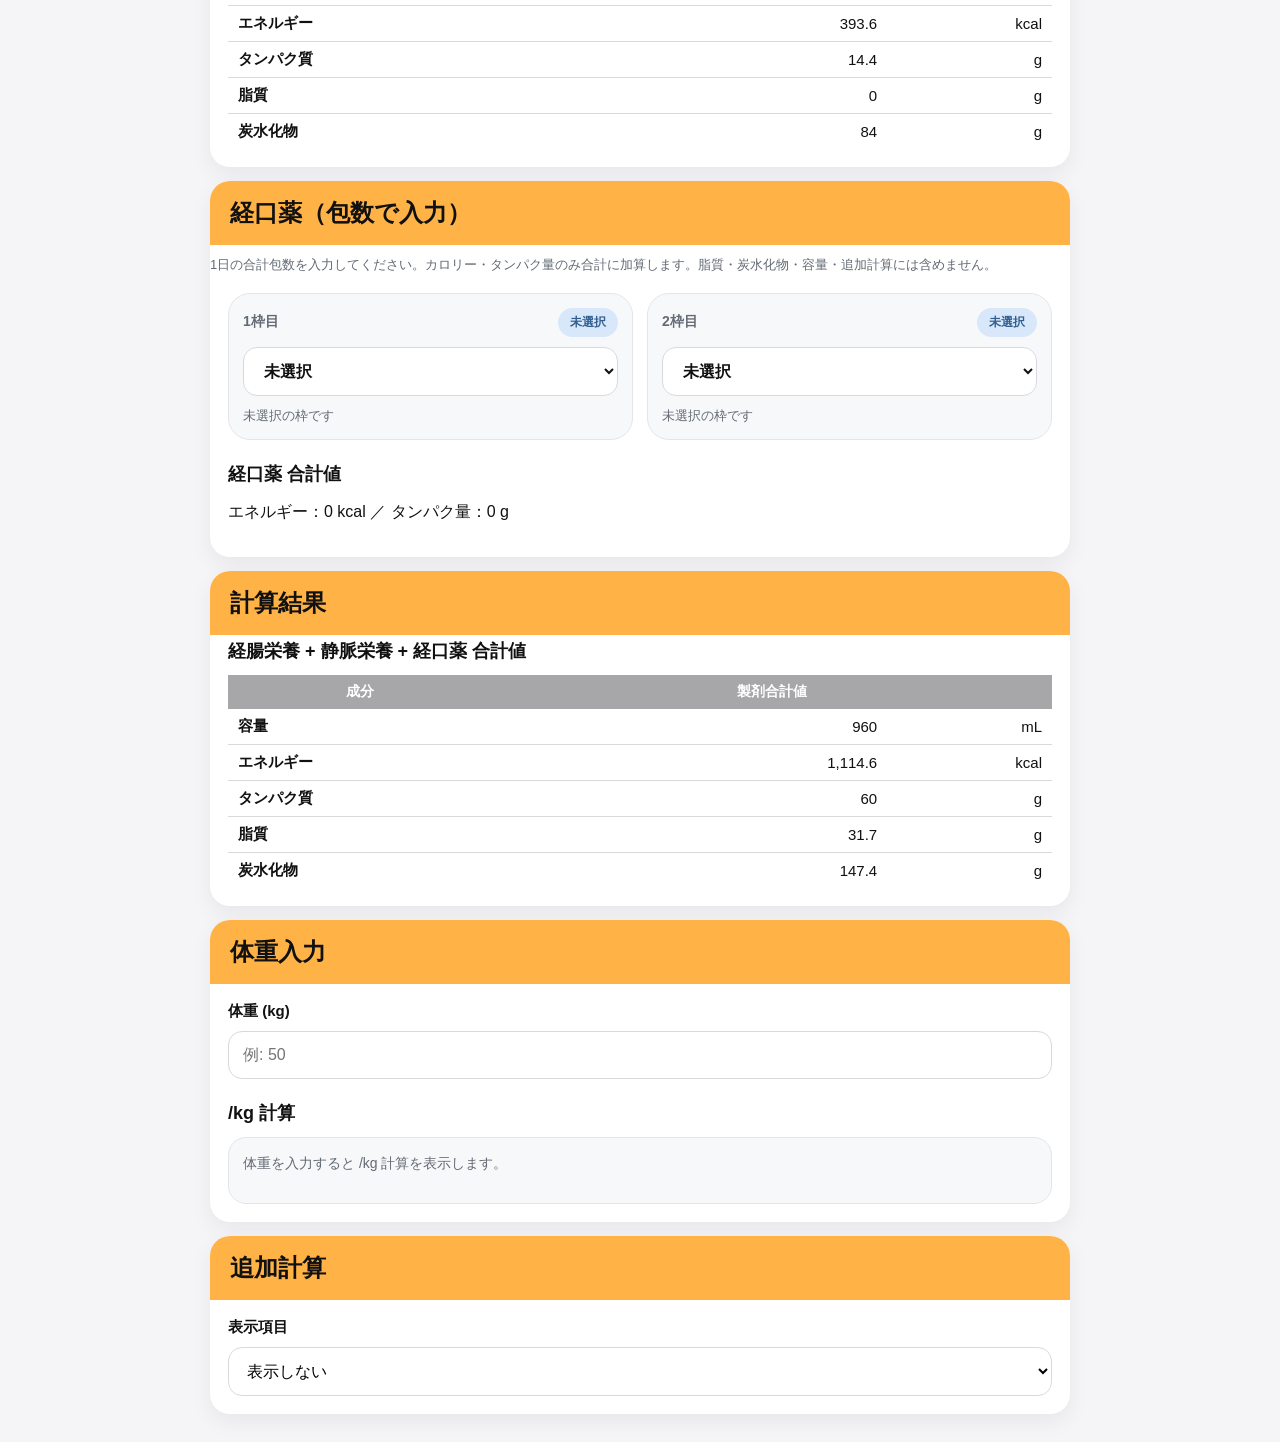
==== commit 2687ccca: "Add nutrition products and oral supplement inputs" ====
--- a/prototype/index.html
+++ b/prototype/index.html
@@ -41,9 +41,19 @@
       </section>
 
       <section class="group-panel">
+        <div class="section-title">経口薬（包数で入力）</div>
+        <p class="slot-meta">1日の合計包数を入力してください。カロリー・タンパク量のみ合計に加算します。脂質・炭水化物・容量・追加計算には含めません。</p>
+        <div class="slot-list" id="oralSlots"></div>
+        <div class="summary-card-block">
+          <h2>経口薬 合計値</h2>
+          <div id="oralSummary"></div>
+        </div>
+      </section>
+
+      <section class="group-panel">
         <div class="section-title">計算結果</div>
         <div class="summary-card-block">
-          <h2>経腸栄養 + 静脈栄養 合計値</h2>
+          <h2>経腸栄養 + 静脈栄養 + 経口薬 合計値</h2>
           <div id="totalSummary"></div>
         </div>
       </section>
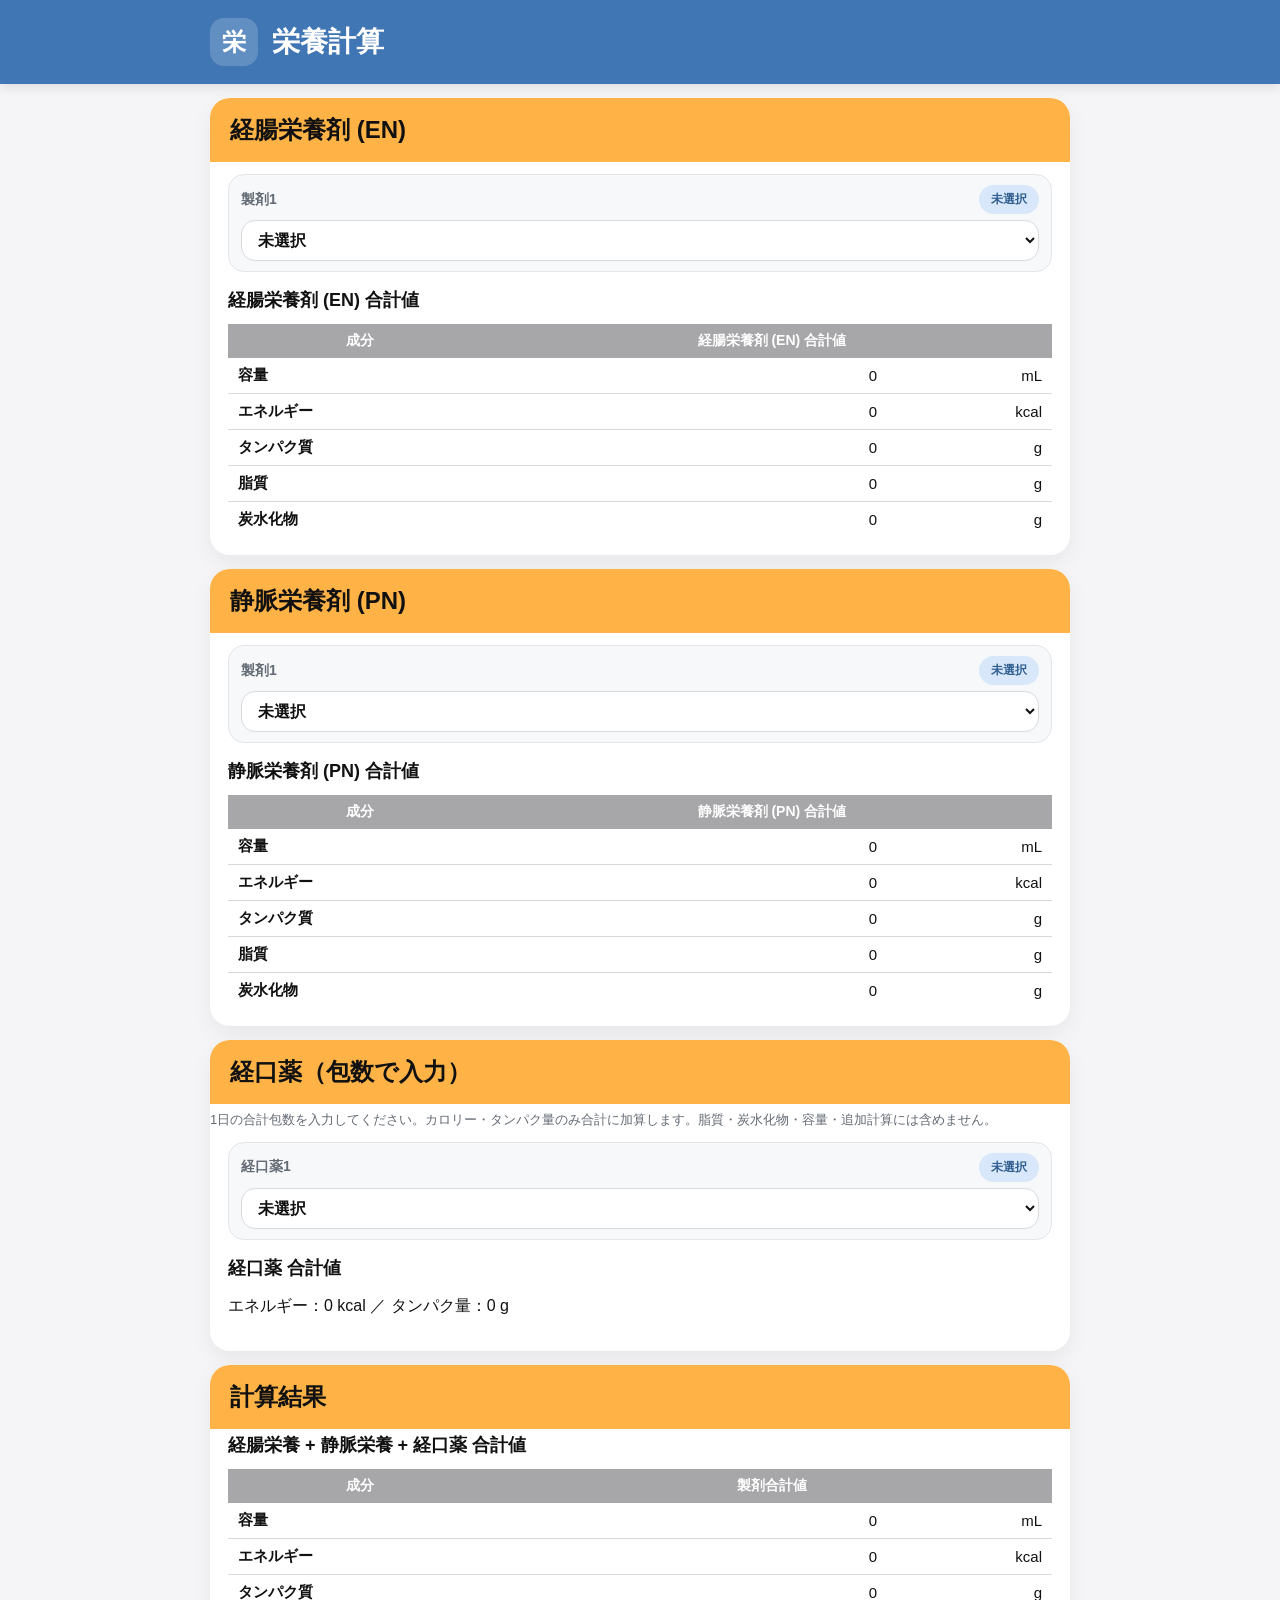
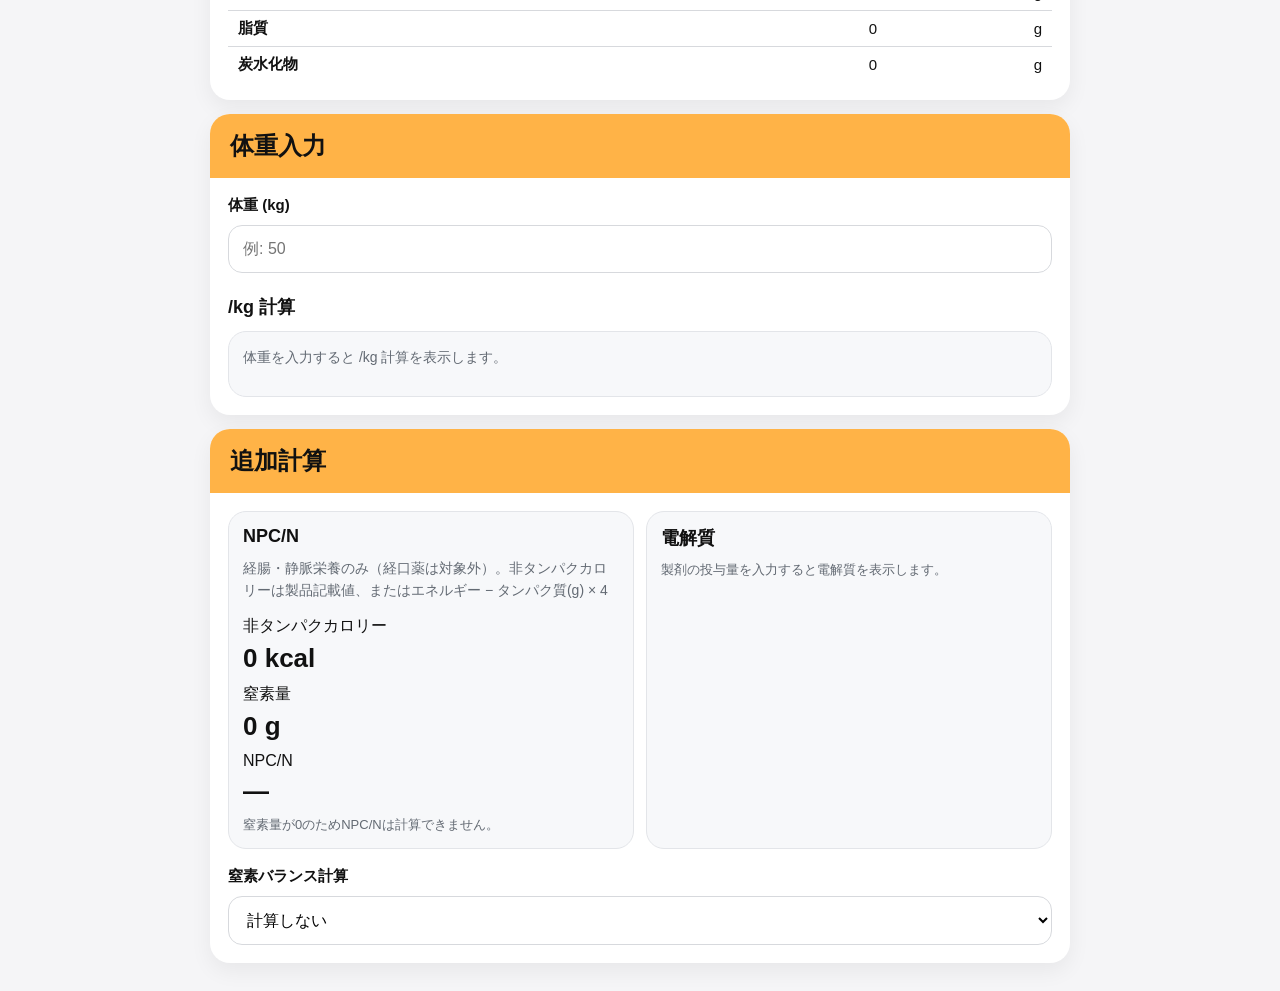
==== commit cb226a2a: "Add electrolyte totals and progressive formula inputs" ====
--- a/prototype/index.html
+++ b/prototype/index.html
@@ -72,12 +72,15 @@
 
       <section class="group-panel">
         <div class="section-title">追加計算</div>
+        <div class="advanced-results">
+          <div id="npcnSummary"></div>
+          <div id="electrolyteSummary"></div>
+        </div>
         <div class="weight-card">
-          <label class="field-label" for="advancedMode">表示項目</label>
+          <label class="field-label" for="advancedMode">窒素バランス計算</label>
           <select id="advancedMode">
-            <option value="none">表示しない</option>
-            <option value="npcn">NPC/N</option>
-            <option value="nitrogen-balance">窒素バランス計算</option>
+            <option value="none">計算しない</option>
+            <option value="nitrogen-balance">表示する</option>
           </select>
         </div>
         <div id="advancedPanel"></div>
--- a/prototype/styles.css
+++ b/prototype/styles.css
@@ -89,16 +89,16 @@
 }
 
 .slot-list {
-  padding: 18px;
-  display: grid;
-  gap: 14px;
+  padding: 12px 18px;
+  display: grid;
+  gap: 10px;
 }
 
 .slot-card {
   background: #f7f8fa;
   border: 1px solid #e3e5e9;
-  border-radius: 22px;
-  padding: 14px;
+  border-radius: 16px;
+  padding: 10px 12px;
 }
 
 .slot-header {
@@ -106,7 +106,7 @@
   align-items: center;
   justify-content: space-between;
   gap: 12px;
-  margin-bottom: 10px;
+  margin-bottom: 6px;
 }
 
 .slot-index {
@@ -138,7 +138,7 @@
   color: var(--text);
   -webkit-text-fill-color: var(--text);
   border: 2px solid #73b7f5;
-  padding: 14px 16px;
+  padding: 10px 12px;
   font-size: 16px;
   font-weight: 700;
 }
@@ -149,12 +149,15 @@
 }
 
 .slot-meta {
-  margin: 10px 0 0;
+  margin: 6px 0 0;
   color: var(--muted);
   font-size: 13px;
   line-height: 1.5;
 }
 
+.slot-info { margin-top: 6px; color: var(--muted); font-size: 13px; }
+.slot-info summary { cursor: pointer; width: fit-content; }
+
 .slot-product-name {
   margin: 12px 0 0;
   font-size: 18px;
@@ -163,20 +166,19 @@
 
 .dose-row {
   display: grid;
-  grid-template-columns: 1fr 110px;
-  gap: 10px;
-  margin-top: 12px;
+  grid-template-columns: minmax(70px, 1fr) 96px;
+  gap: 6px;
 }
 
 .dose-input,
 .dose-unit,
 .hours-input {
-  padding: 13px 14px;
+  padding: 10px 12px;
   font-size: 16px;
 }
 
 .slot-foot {
-  margin-top: 12px;
+  margin-top: 6px;
   display: grid;
   grid-template-columns: 1fr 1fr 1fr;
   gap: 8px;
@@ -186,7 +188,7 @@
   background: white;
   border: 1px solid var(--line);
   border-radius: 14px;
-  padding: 10px;
+  padding: 7px 9px;
   min-width: 0;
 }
 
@@ -203,6 +205,34 @@
   line-height: 1.2;
   word-break: break-word;
 }
+
+.slot-electrolytes {
+  margin-top: 8px;
+  padding: 8px 10px;
+  border: 1px solid #d8e8fa;
+  border-radius: 12px;
+  background: #f0f6fd;
+  font-variant-numeric: tabular-nums;
+}
+
+.slot-electrolytes-title {
+  display: block;
+  margin-bottom: 5px;
+  color: var(--blue-dark);
+  font-size: 12px;
+  font-weight: 700;
+}
+
+.slot-electrolytes-grid {
+  display: grid;
+  grid-template-columns: repeat(6, minmax(0, 1fr));
+  gap: 6px;
+}
+
+.slot-electrolyte { min-width: 0; }
+.slot-electrolyte span { display: block; color: var(--muted); font-size: 11px; }
+.slot-electrolyte strong { display: block; font-size: 13px; overflow-wrap: anywhere; }
+.slot-electrolytes-unknown { color: var(--muted); font-size: 13px; }
 
 .summary-card-block {
   padding: 0 18px 18px;
@@ -278,6 +308,15 @@
   padding: 0 18px 18px;
 }
 
+.advanced-results {
+  display: grid;
+  grid-template-columns: repeat(2, minmax(0, 1fr));
+  gap: 12px;
+  padding: 18px 18px 0;
+}
+
+.advanced-results .advanced-card { height: 100%; }
+
 .advanced-card {
   background: #f7f8fa;
   border: 1px solid #e3e5e9;
@@ -315,9 +354,37 @@
   display: none;
 }
 
+.electrolyte-table {
+  width: 100%;
+  border-collapse: collapse;
+  font-variant-numeric: tabular-nums;
+}
+
+.electrolyte-table th,
+.electrolyte-table td {
+  padding: 6px 8px;
+  border-bottom: 1px solid var(--line);
+  text-align: right;
+}
+
+.electrolyte-table th:first-child { text-align: left; }
+.electrolyte-table thead { color: var(--muted); font-size: 13px; }
+.electrolyte-note { margin: 8px 0 0; color: var(--muted); font-size: 13px; line-height: 1.5; }
+
 @media (min-width: 761px) {
   .slot-list {
-    grid-template-columns: 1fr 1fr;
+    grid-template-columns: 1fr;
+  }
+
+  .slot-fields {
+    display: grid;
+    grid-template-columns: minmax(0, 1fr) 228px;
+    gap: 8px;
+    align-items: start;
+  }
+
+  .slot-fields.single {
+    grid-template-columns: 1fr;
   }
 }
 
@@ -358,6 +425,11 @@
   .advanced-panel-inner {
     padding-left: 12px;
     padding-right: 12px;
+  }
+
+  .advanced-results {
+    grid-template-columns: 1fr;
+    padding: 12px 12px 0;
   }
 
   .slot-list {
@@ -386,9 +458,18 @@
     gap: 8px;
   }
 
+  .slot-fields [data-input-area]:not(.hidden) { margin-top: 8px; }
+
   .slot-foot {
     grid-template-columns: 1fr 1fr;
   }
+
+  .slot-electrolytes-grid {
+    grid-template-columns: repeat(3, minmax(0, 1fr));
+    row-gap: 8px;
+  }
+
+  .slot-electrolyte strong { font-size: 12px; }
 
   .mini-metric:last-child {
     grid-column: 1 / -1;
